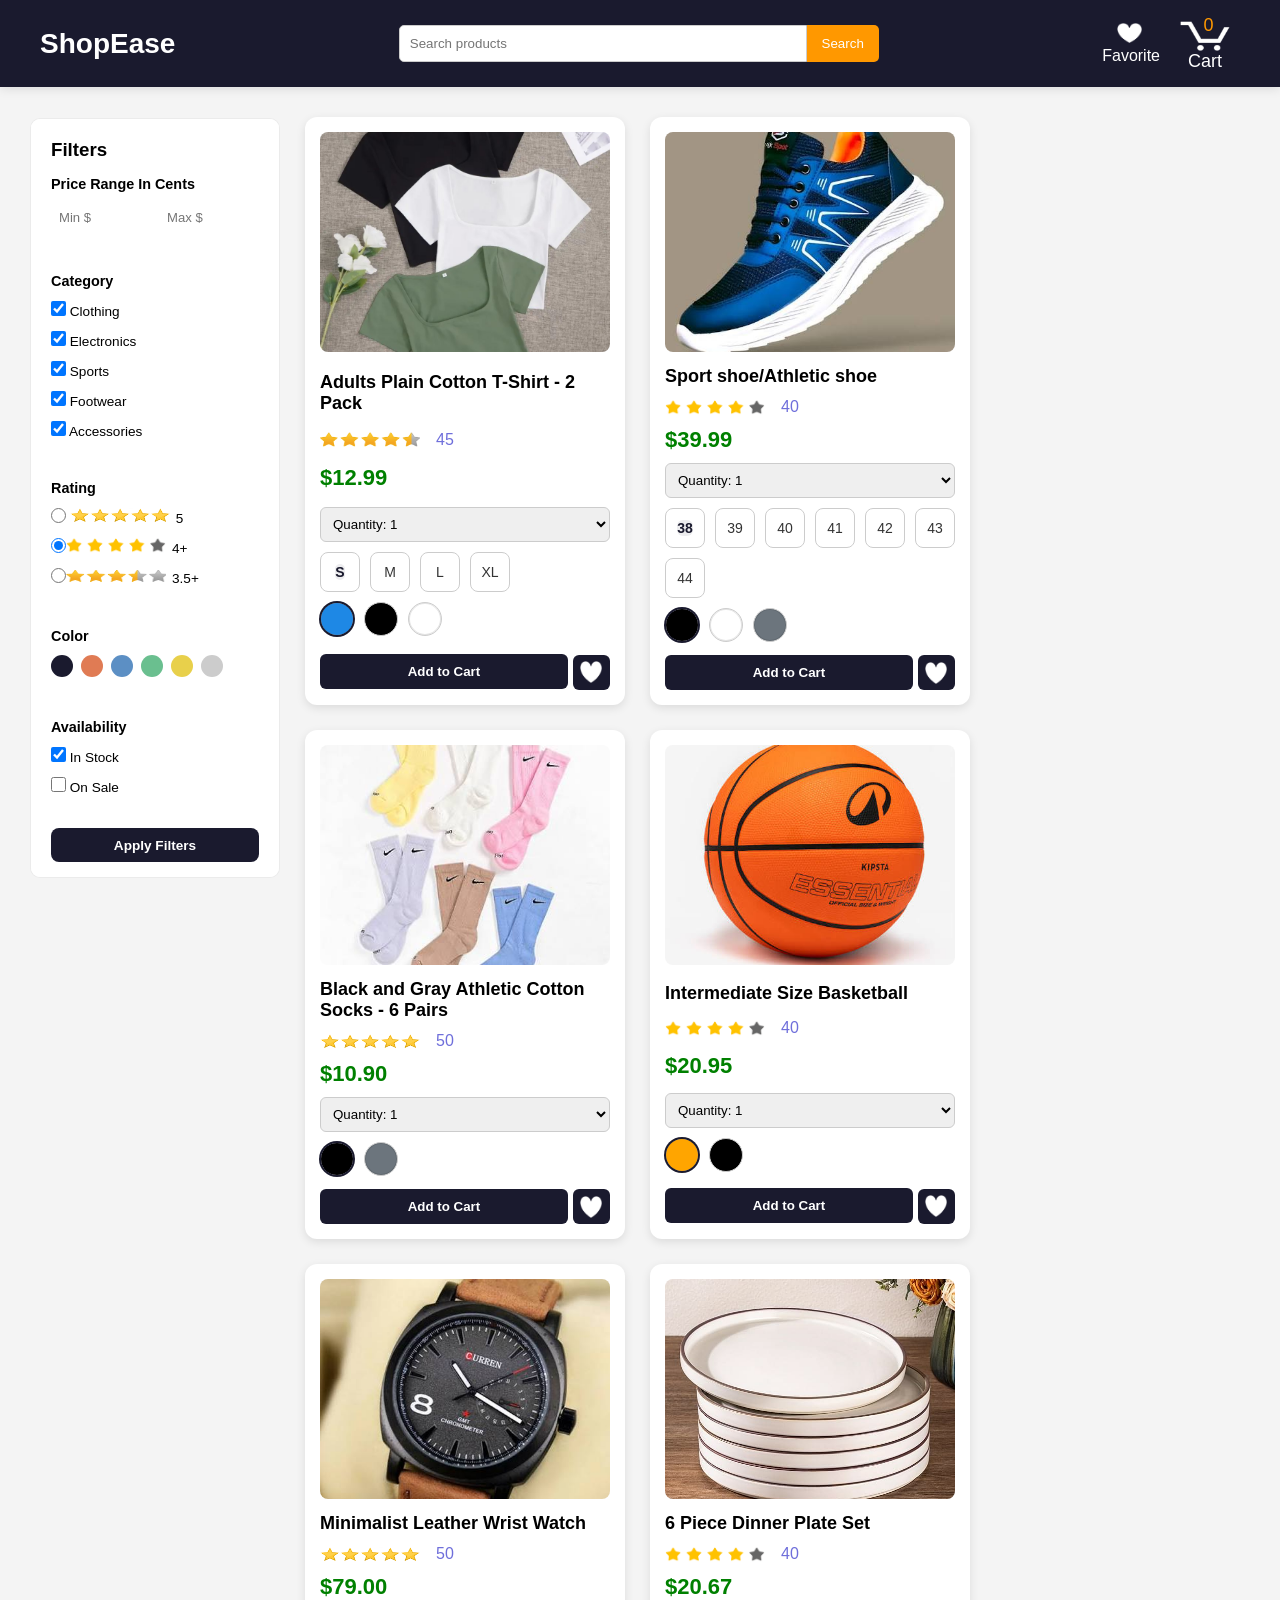
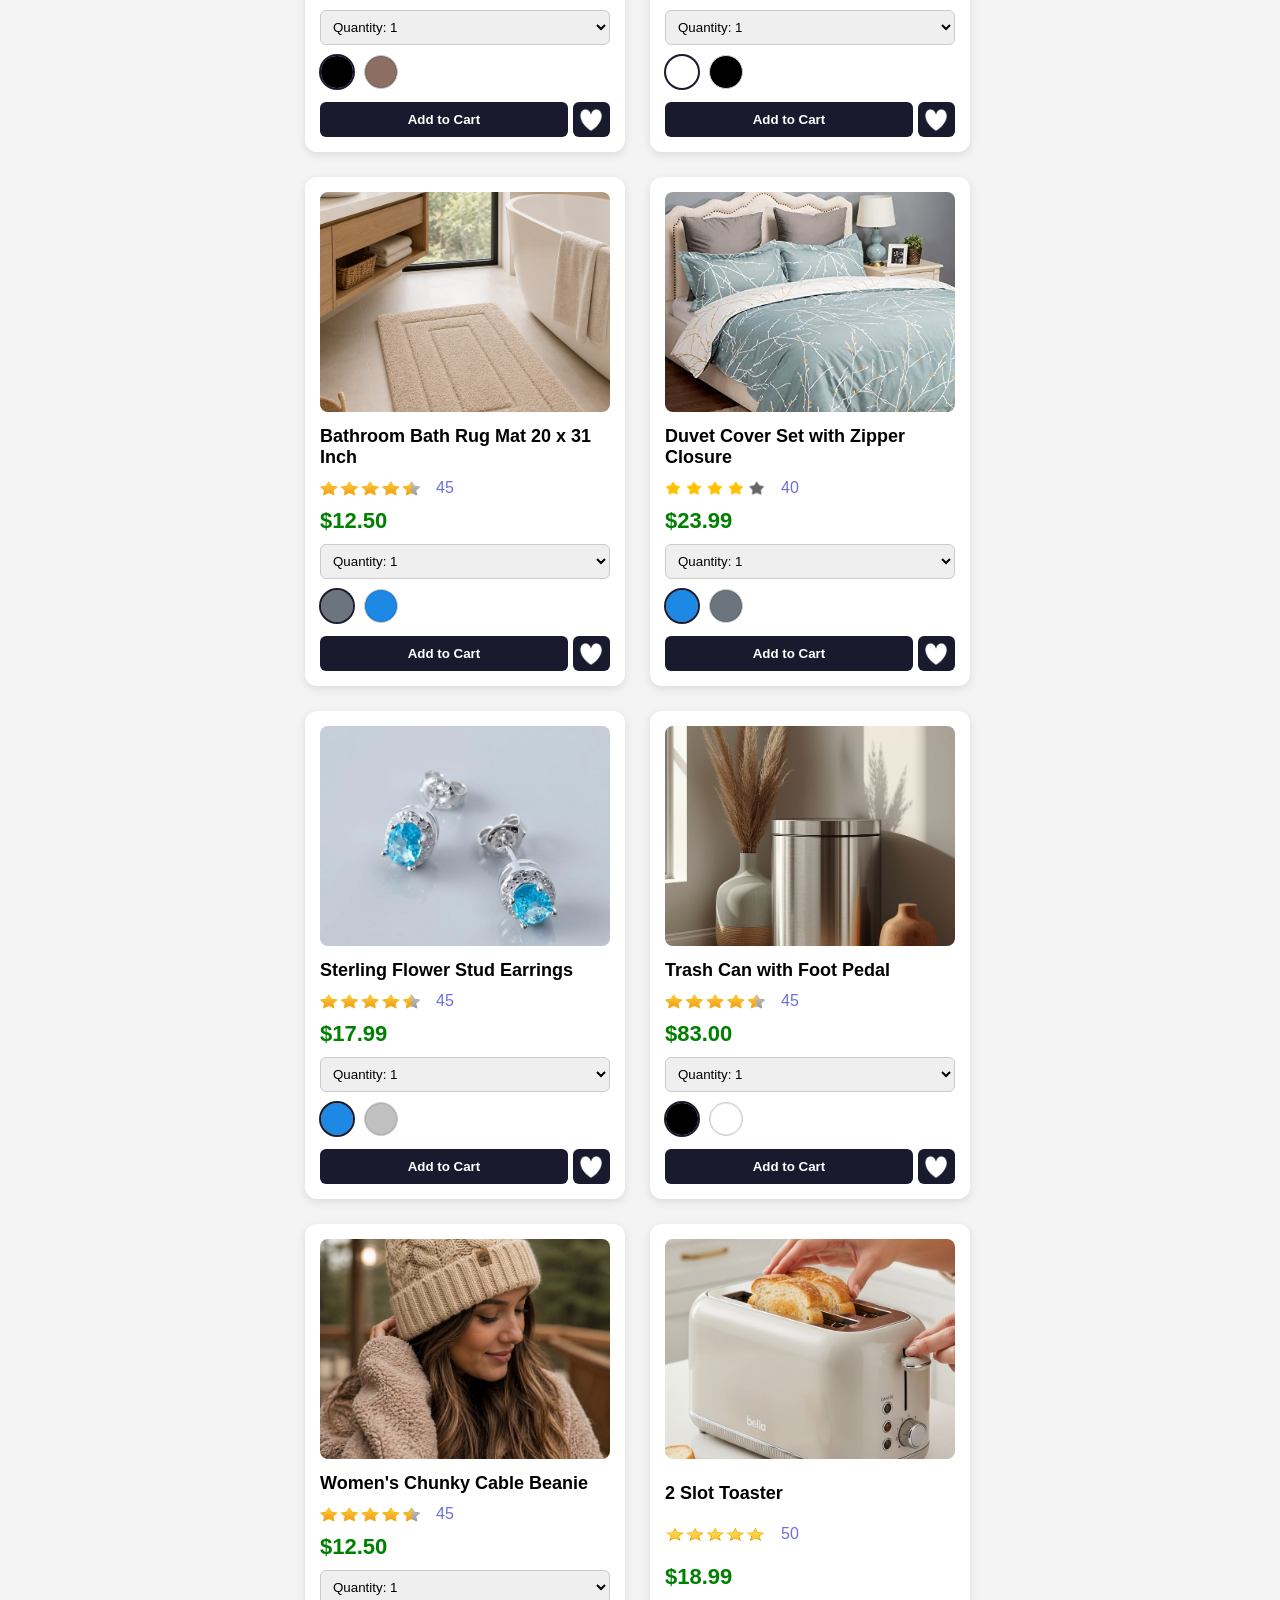
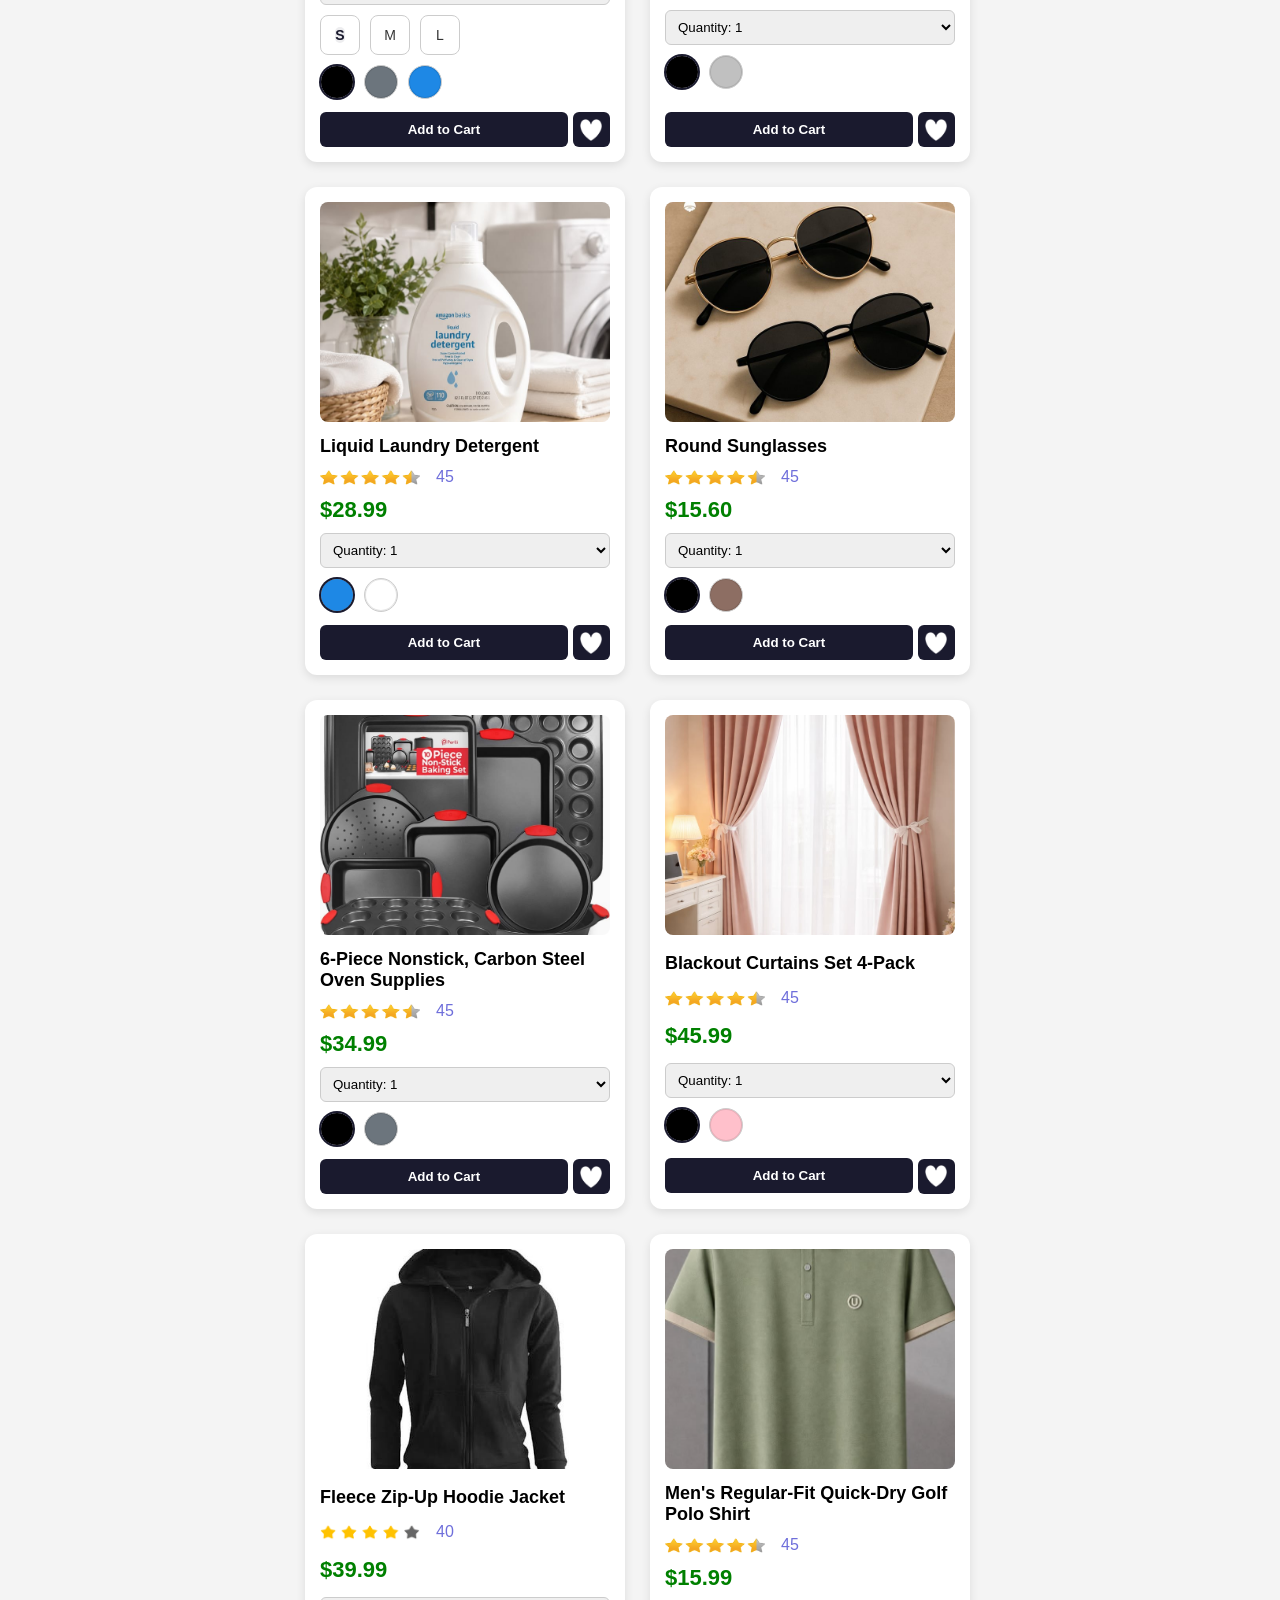
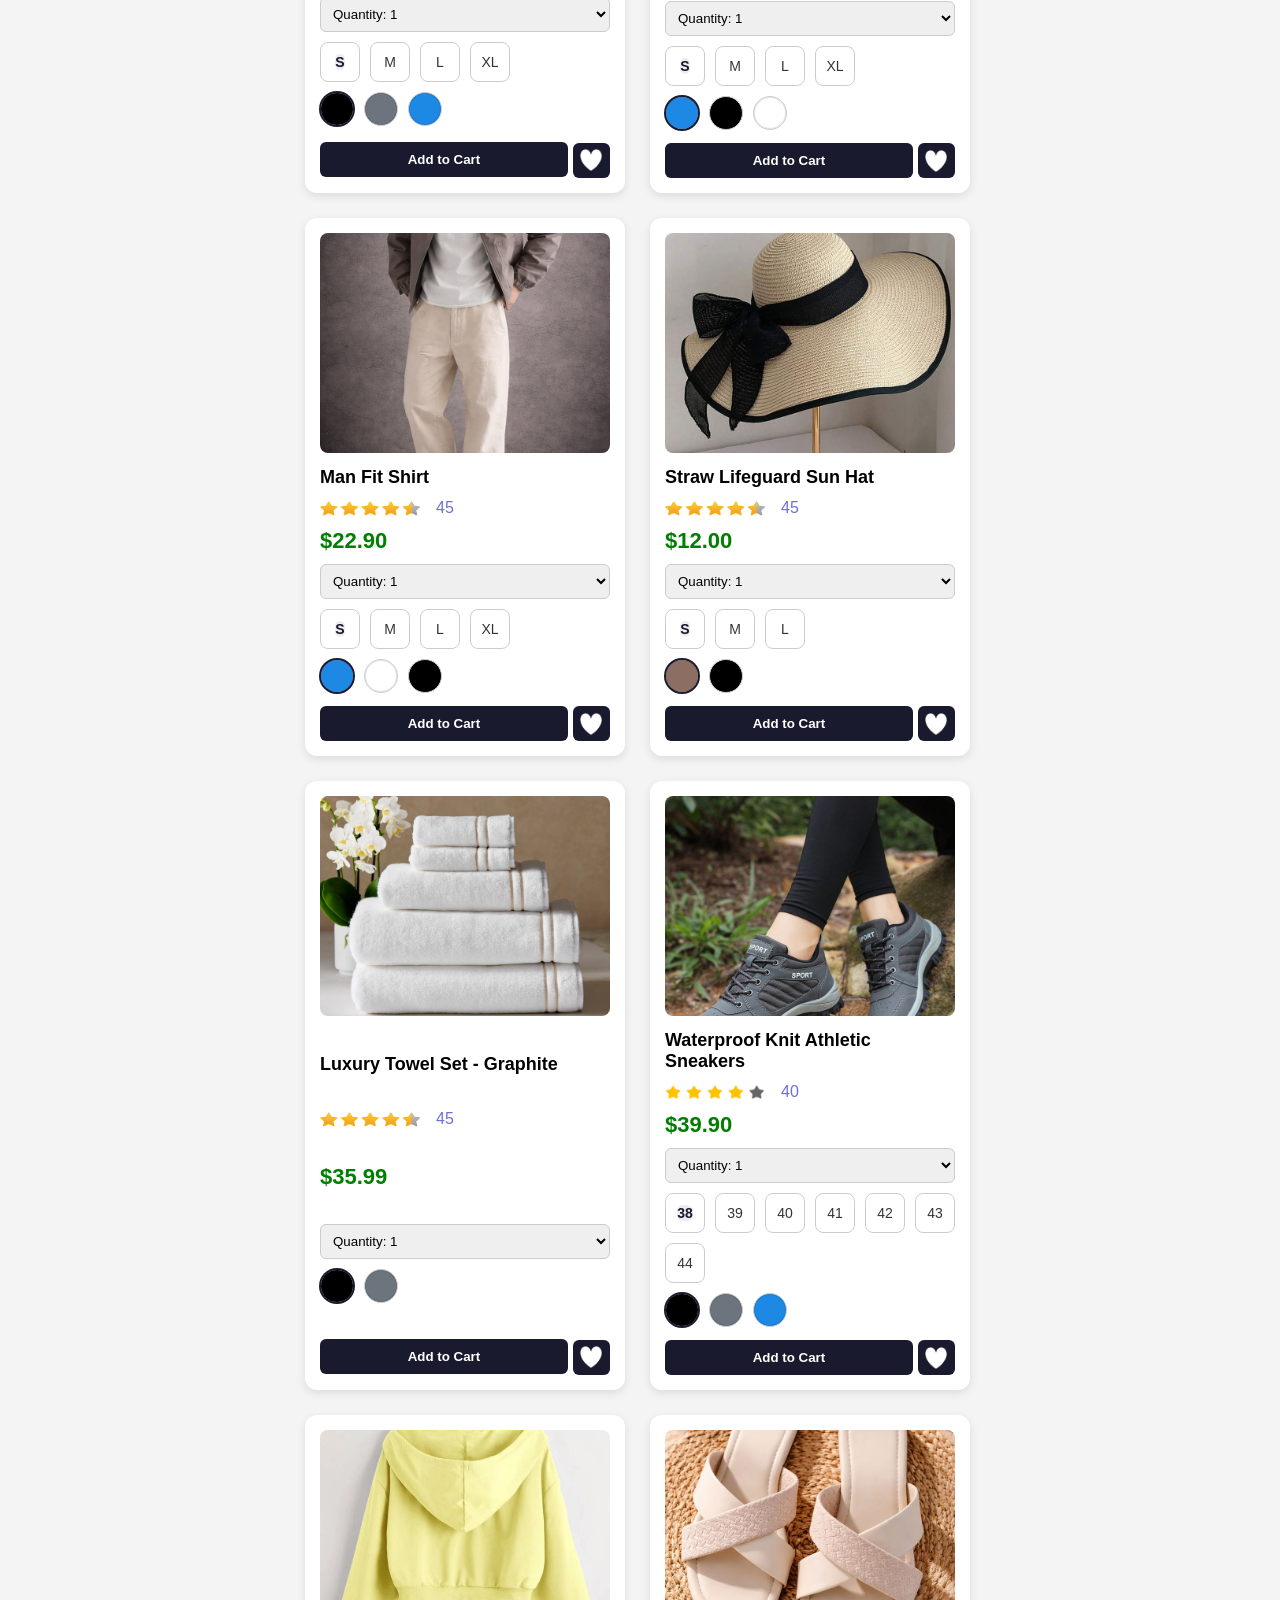
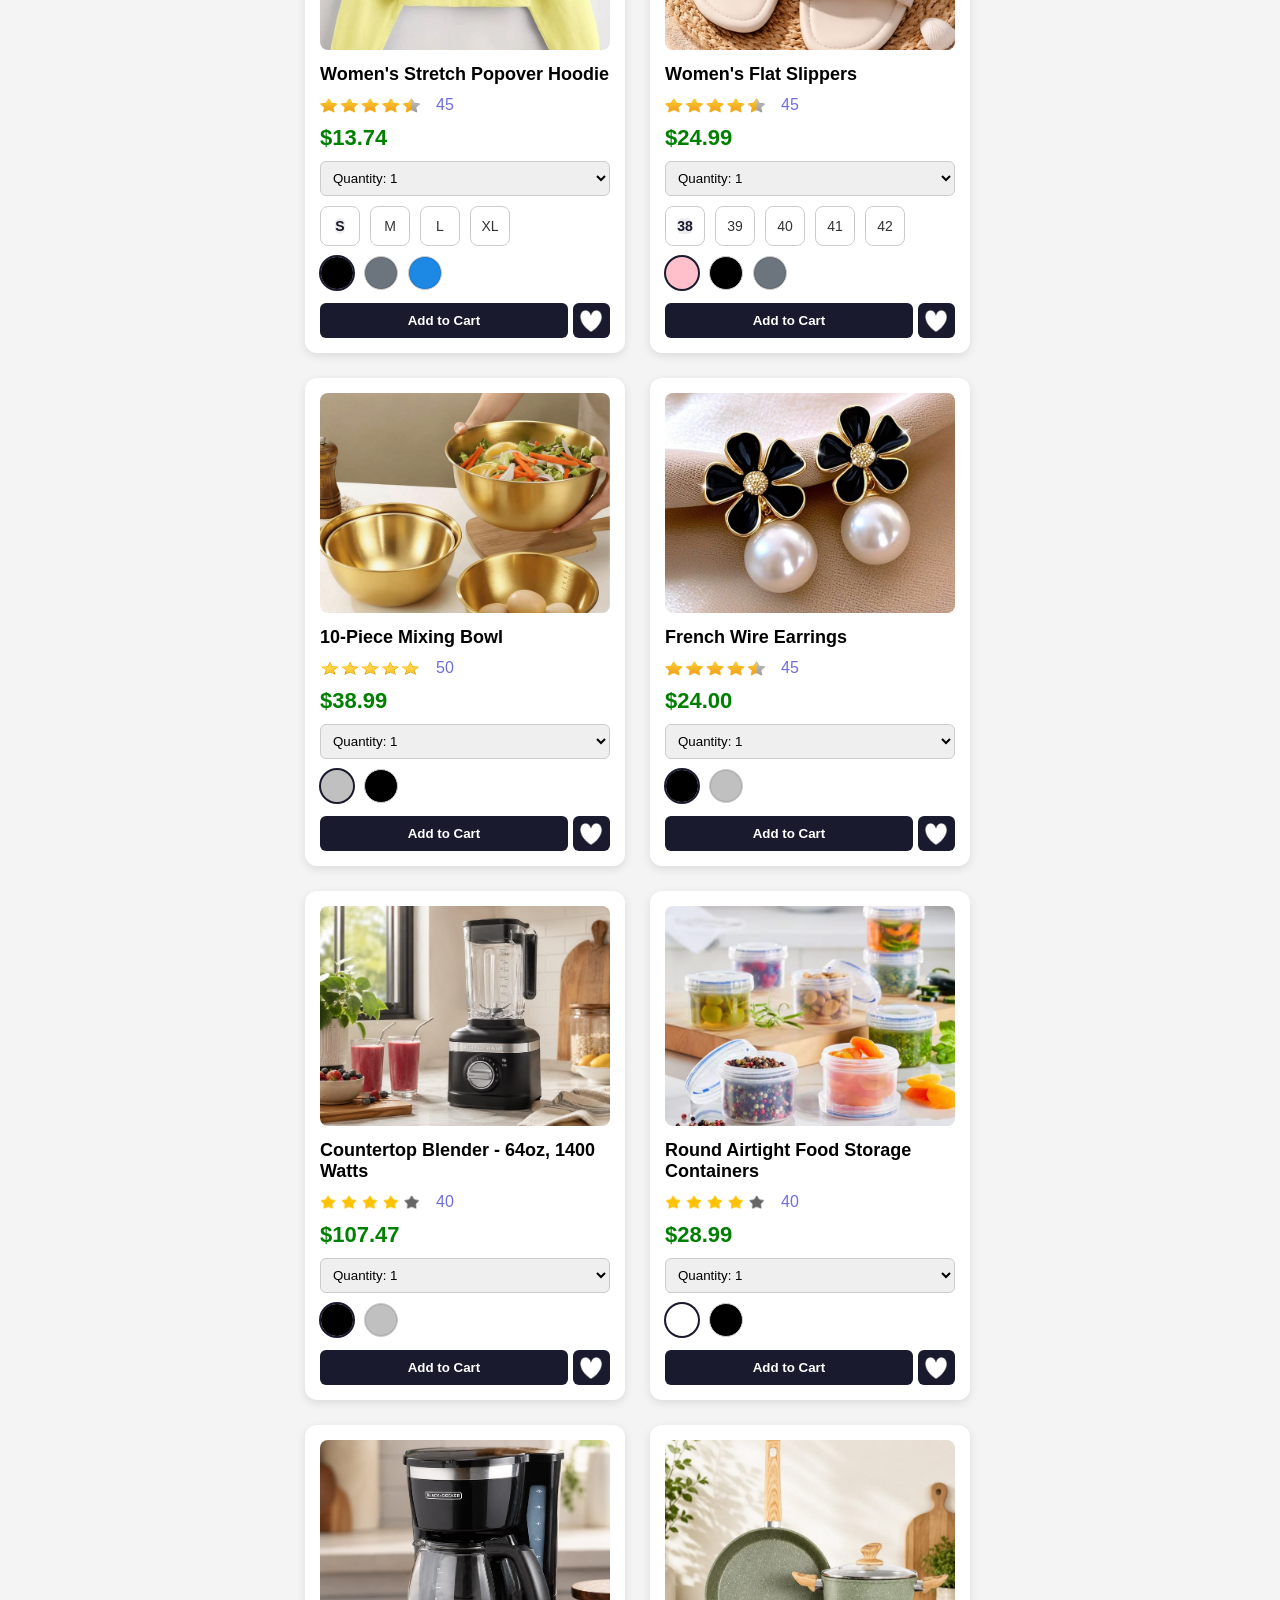
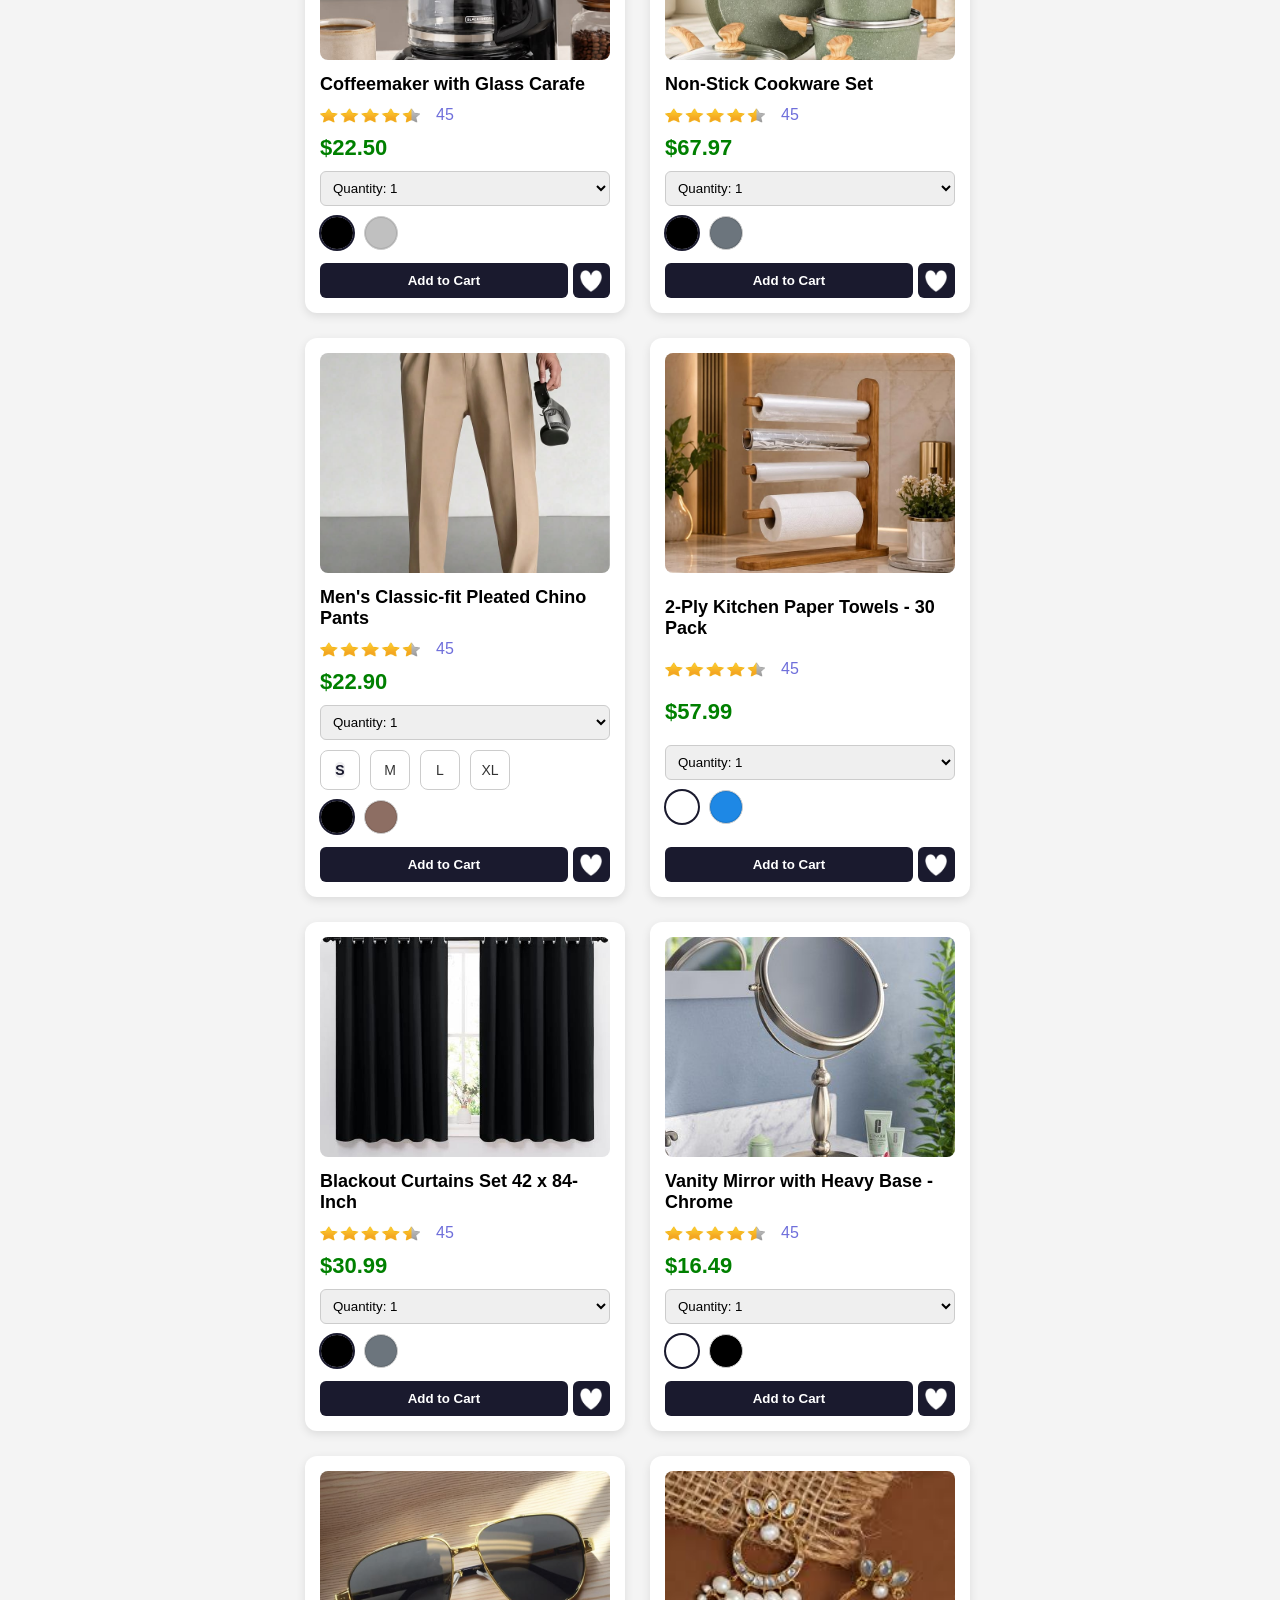
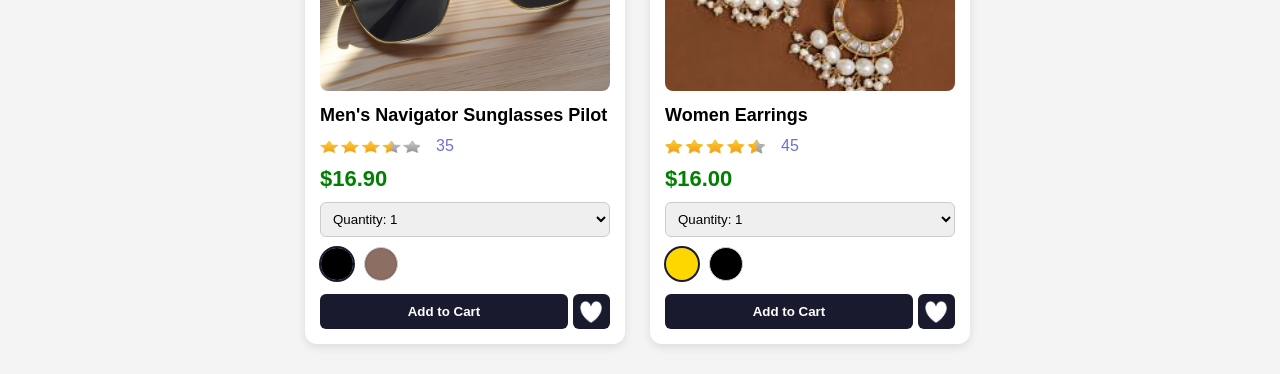
==== index.html @ 5436219d "Add files via upload" ====
<!DOCTYPE html>
<html lang="en">

<head>
    <meta charset="UTF-8">
    <meta name="viewport" content="width=device-width, initial-scale=1.0">
    <title>ShopEase</title>
    <link rel="stylesheet" href="style/ShopEase.css">
</head>

<body>

    <div class="navbar">
        <div class="logo">ShopEase</div>
        <div class="search-box">
            <input id="search-input" type="text" placeholder="Search products">
            <button id="search-btn">Search</button>
        </div>
        <div class="nav-actions">
            <a class="fav-link" href="fav-product.html" aria-label="Favorites">
                <img class="fav-icon" src="images/unfilled-heart.png" alt="Favorites">
                <div class="fav-text">Favorite</div>
            </a>
            <a class="cart" href="checkout.html">
                <div class="cart-quantity JS-cart-quantity">0</div>
                <img src="images/cart-icon.png" class="cart-image">
                <div class="cart-text">Cart</div>
            </a>
        </div>
    </div>

    <div class="container">
        <aside class="sidebar">
            <h3>Filters</h3>

            <div class="filter-section">
                <h4>Price Range In Cents</h4>
                <div class="price-range">
                    <input id="price-min" type="number" placeholder="Min $" min="0" />
                    <input id="price-max" type="number" placeholder="Max $" min="0" />
                </div>
            </div>

            <hr class="divider">

            <div class="filter-section">
                <h4>Category</h4>
                <label><input type="checkbox" data-category="clothing" checked> Clothing</label>
                <label><input type="checkbox" data-category="electronics" checked> Electronics</label>
                <label><input type="checkbox" data-category="sports" checked> Sports</label>
                <label><input type="checkbox" data-category="footwear" checked> Footwear</label>
                <label><input type="checkbox" data-category="accessories" checked> Accessories</label>
            </div>

            <hr class="divider">

            <div class="filter-section">
                <h4>Rating</h4>
                <label><input type="radio" name="rating" value="5"> <img class="product-rating-star"
                        src="images/ratings/rating-5.png">5</label>
                <label><input type="radio" name="rating" value="4" checked><img class="product-rating-star"
                        src="images/ratings/rating-4.png">4+</label>
                <label><input type="radio" name="rating" value="3.5"><img class="product-rating-star"
                        src="images/ratings/rating-3.5.png">3.5+</label>
            </div>

            <hr class="divider">

            <div class="filter-section">
                <h4>Color</h4>
                <div class="color-dots">
                    <div class="color-dot" data-color="black" style="background:#1a1a2e;"></div>
                    <div class="color-dot" data-color="orange" style="background:#e07b54;"></div>
                    <div class="color-dot" data-color="blue" style="background:#5c8fc4;"></div>
                    <div class="color-dot" data-color="green" style="background:#6abf8f;"></div>
                    <div class="color-dot" data-color="yellow" style="background:#e8d04b;"></div>
                    <div class="color-dot" data-color="gray" style="background:#ccc;"></div>
                </div>
            </div>

            <hr class="divider">

            <div class="filter-section">
                <h4>Availability</h4>
                <label><input type="checkbox" data-availability="in-stock" checked> In Stock</label>
                <label><input type="checkbox" data-availability="on-sale"> On Sale</label>
            </div>

            <button class="apply-btn" id="apply-filters">Apply Filters</button>
        </aside>

        <div class="products JS-products"></div>
    </div>
    <script type="module" src="scripts/data/ShopEase.js"></script>
</body>

</html>
---- style/ShopEase.css ----
* {
    margin: 0;
    padding: 0;
    box-sizing: border-box;
    font-family: Arial, sans-serif;
}

body {
    background: #f4f4f4;
}

/* Navbar */

.navbar {
    background: #1a1a2e;
    padding: 15px 40px;
    display: flex;
    justify-content: space-between;
    align-items: center;
    box-shadow: 0 2px 10px rgba(0, 0, 0, 0.1);
    position: sticky;
    top: 0;
    z-index: 30;
}

.nav-actions {
    display: flex;
    align-items: center;
    gap: 10px;
}

.logo {
    font-size: 28px;
    font-weight: bold;
    color: White;
}

.search-box {
    display: flex;
    width: 40%;
}

.search-box input {
    flex: 1;
    padding: 10px;
    border: 1px solid #ccc;
    border-radius: 5px 0 0 5px;
}

.search-box button {
    padding: 10px 15px;
    border: none;
    background: #ff9800;
    color: white;
    border-radius: 0 5px 5px 0;
    cursor: pointer;
}

.cart {
    text-decoration: none;
    color: white;
    font-size: 18px;
    cursor: pointer;
    display: flex;
    flex-direction: column;
    align-items: center;
    justify-content: center;
    gap: 0px;
    min-width: 70px;
    text-align: center;
}

.fav-link {
    text-decoration: none;
}

.add-to-fav-icon {
    width: 25px;
    height: 20px;
}

.fav-icon {
    margin-left: 15px;
    width: 25px;
    height: 20px;
}

.fav-text {
    color: white
}

.cart-quantity {
    margin-left: 7px;
    margin-bottom: -15px;
    color: #ff9800;
}

.cart-image {
    background: transparent;
    width: 50px;
    height: 30px;
}

/*Side Bar*/

.sidebar {
    width: 230px;
    flex-shrink: 0;
    background: var(--white);
    border-radius: 14px;
    padding: 1.5rem;
    border: 1px solid var(--border);
}

.filter-section {
    margin-bottom: 1.6rem;
}

.filter-section h4 {
    font-size: 0.9rem;
    font-weight: 600;
    margin-bottom: 0.7rem;
    color: var(--dark);
}

.filter-section label {
    display: flex;
    align-items: center;
    gap: 0.5rem;
    font-size: 0.85rem;
    color: var(--text);
    margin-bottom: 0.45rem;
    cursor: pointer;
}

.filter-section input[type="checkbox"] {
    accent-color: var(--accent);
    width: 15px;
    height: 15px;
}

.filter-section input[type="radio"] {
    accent-color: var(--accent);
    width: 15px;
    height: 15px;
}

.price-range {
    display: flex;
    gap: 0.5rem;
}

.price-range input[type="number"] {
    width: 100%;
    padding: 0.4rem 0.5rem;
    border: 1px solid var(--border);
    border-radius: 7px;
    font-size: 0.82rem;
    font-family: 'Inter', sans-serif;
    outline: none;
}

.price-range input[type="number"]:focus {
    border-color: var(--accent);
}

.color-dots {
    display: flex;
    gap: 0.5rem;
    flex-wrap: wrap;
}

.color-dot {
    width: 22px;
    height: 22px;
    border-radius: 50%;
    border: 2px solid transparent;
    cursor: pointer;
}

.color-dot:hover {
    border-color: var(--dark);
}

.apply-btn {
    background-color: #1a1a2e;
    width: 100%;
    padding: 0.6rem;
    color: white;
    border: none;
    border-radius: 8px;
    font-size: 0.85rem;
    font-weight: 600;
    cursor: pointer;
    font-family: 'Inter', sans-serif;
    margin-top: 0.5rem;
}

.divider {
    border: none;
    border-top: 1px solid var(--border);
    margin: 1rem 0;
}

/* Main Layout */

.container {
    display: flex;
    padding: 30px;
    gap: 25px;
    align-items: flex-start;
}

.sidebar {
    position: sticky;
    top: 118px;
    width: 250px;
    max-height: calc(100vh - 140px);
    background: white;
    padding: 20px;
    border-radius: 10px;
    overflow-y: auto;
    border: 1px solid rgba(0, 0, 0, 0.08);
}

.sidebar::-webkit-scrollbar {
    width: 8px;
}

.sidebar::-webkit-scrollbar-thumb {
    background: rgba(26, 26, 46, 0.25);
    border-radius: 999px;
}

.sidebar h3 {
    margin-bottom: 15px;
}

.sidebar label {
    display: block;
    margin-top: 12px;
    margin-bottom: 5px;
}

.sidebar select {
    width: 100%;
    padding: 8px;
}

.color-dot.selected {
    border-color: #1a1a2e;
}

.color-dot.selected::after {
    content: '✓';
    color: white;
    font-size: 0.8rem;
    display: inline-flex;
    align-items: center;
    justify-content: center;
    position: absolute;
    width: 100%;
    height: 100%;
    top: 0;
    left: 0;
}

.color-dot {
    position: relative;
}


/* Products */

.products {
    flex: 1;
    display: flex;
    flex-wrap: wrap;
    gap: 25px;
}

.no-products {
    width: 100%;
    padding: 24px;
    text-align: center;
    background: white;
    border-radius: 10px;
    color: #555;
    font-size: 1rem;
}

.card {
    background: white;
    width: 320px;
    border-radius: 12px;
    padding: 15px;
    box-shadow: 0 3px 10px rgba(0, 0, 0, 0.1);
    display: flex;
    flex-direction: column;
    justify-content: space-between;
    min-height: 480px;
}

.product-images {
    width: 100%;
    height: 220px;
    object-fit: cover;
    border-radius: 8px;
}

.product-name {
    margin-top: 10px;
    font-size: 18px;
    font-weight: bold;
}

.stars {
    display: flex;
    align-items: center;
    color: orange;
    margin: 8px 0;
}

.product-rating-star {
    width: 100px;
    height: 15px;
    margin-right: 6px;
}

.product-rating-count {
    margin: 3px 10px;
    cursor: pointer;
    color: rgb(111, 111, 219);
}

.price {
    color: green;
    font-size: 22px;
    font-weight: bold;
    margin-bottom: 10px;
}

.options {
    display: flex;
    flex-direction: column;
    gap: 10px;
}

.options select {
    padding: 8px;
    border-radius: 6px;
    border: 1px solid #ccc;
}

.card-actions {
    display: flex;
    align-items: center;
    gap: 5px;
    margin-top: 0;
}

.product-fav-button {
    width: 44px;
    height: 35px;
    margin-top: 13px;
    border: none;
    background: #1a1a2e;
    padding: 0;
    display: inline-flex;
    align-items: center;
    justify-content: center;
    cursor: pointer;
    border-radius: 6px;
}

.product-fav-button img {
    width: 22px;
    height: 22px;
    display: block;
}

.size-picker,
.color-picker {
    display: flex;
    gap: 10px;
    flex-wrap: wrap;
}

.size-label,
.color-label {
    position: relative;
    display: inline-flex;
    align-items: center;
    justify-content: center;
    width: 40px;
    height: 40px;
    border: 1px solid #ccc;
    border-radius: 8px;
    cursor: pointer;
    transition: transform 0.2s ease, border-color 0.2s ease;
}

.size-label span {
    font-size: 14px;
    color: #333;
}

.color-label {
    width: 34px;
    height: 34px;
    border-radius: 50%;
    padding: 0;
}

.size-label input,
.color-label input {
    position: absolute;
    opacity: 0;
    pointer-events: none;
}

.size-label input:checked+span {
    color: #1a1a2e;
    font-weight: 700;
    background: rgba(26, 26, 46, 0.08);
    border-radius: 6px;
}

.color-label .color-indicator {
    width: 100%;
    height: 100%;
    border-radius: 50%;
    display: block;
    box-shadow: inset 0 0 0 1px rgba(0, 0, 0, 0.1);
}

.color-label input:checked+.color-indicator {
    box-shadow: 0 0 0 2px #1a1a2e;
}

.size-label:hover,
.color-label:hover {
    transform: scale(1.05);
    border-color: #1a1a2e;
}

.add-btn {
    width: 100%;
    margin-top: 12px;
    padding: 10px;
    border: none;
    background: #1a1a2e;
    color: white;
    border-radius: 6px;
    cursor: pointer;
    font-weight: bold;
}

.add-btn:hover {
    background: #e68900;
}
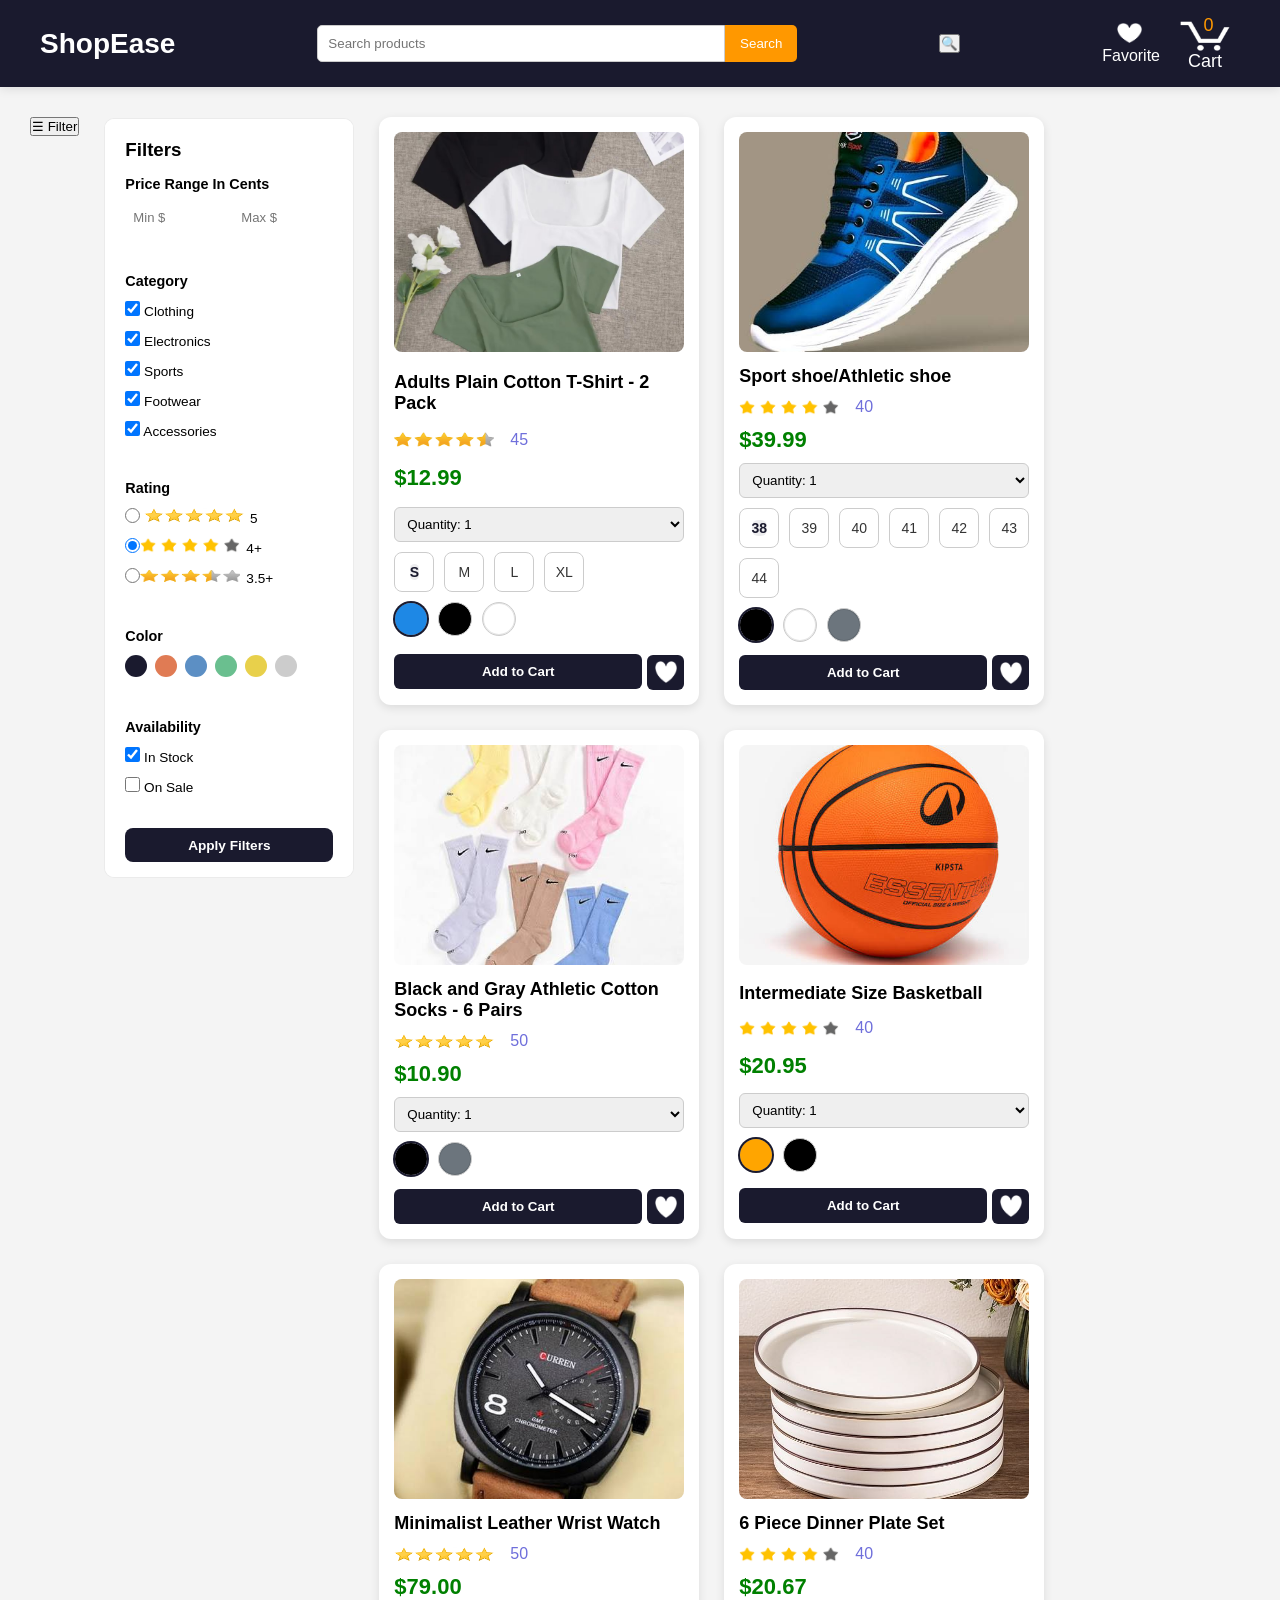
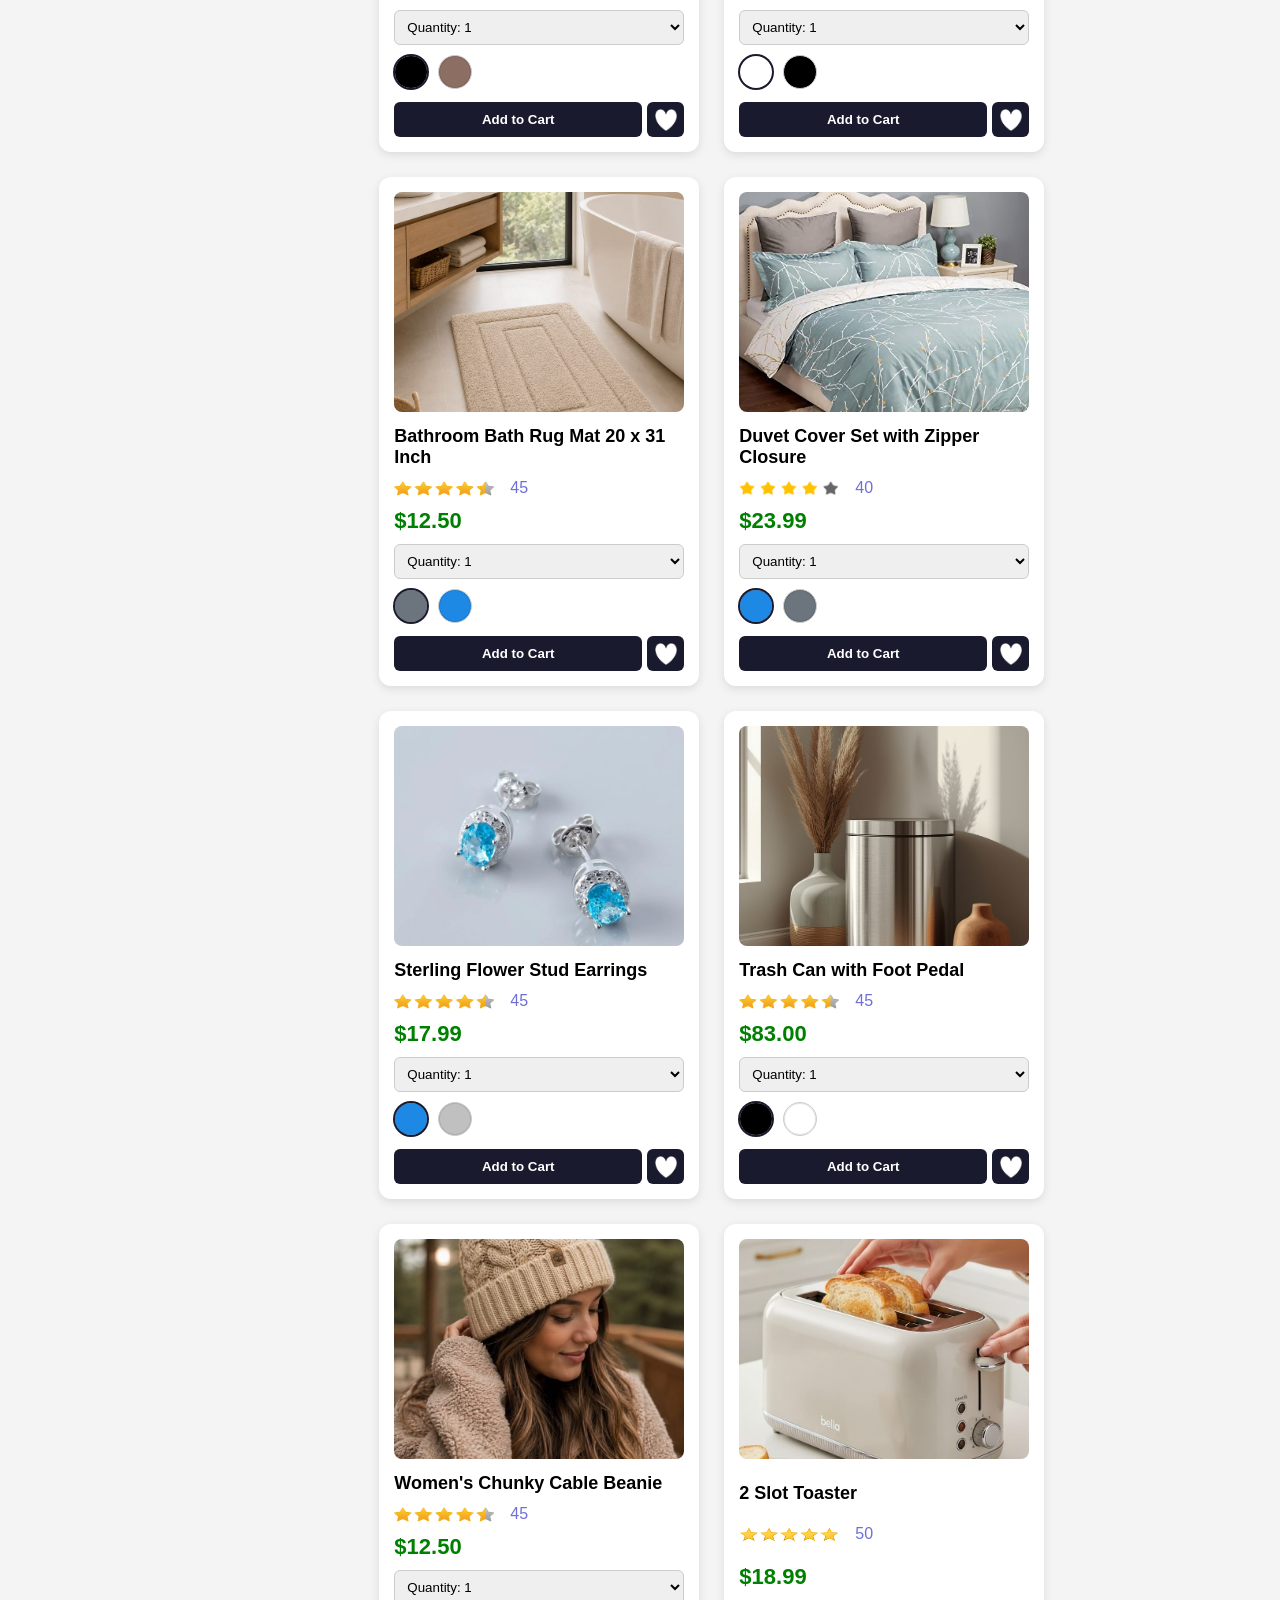
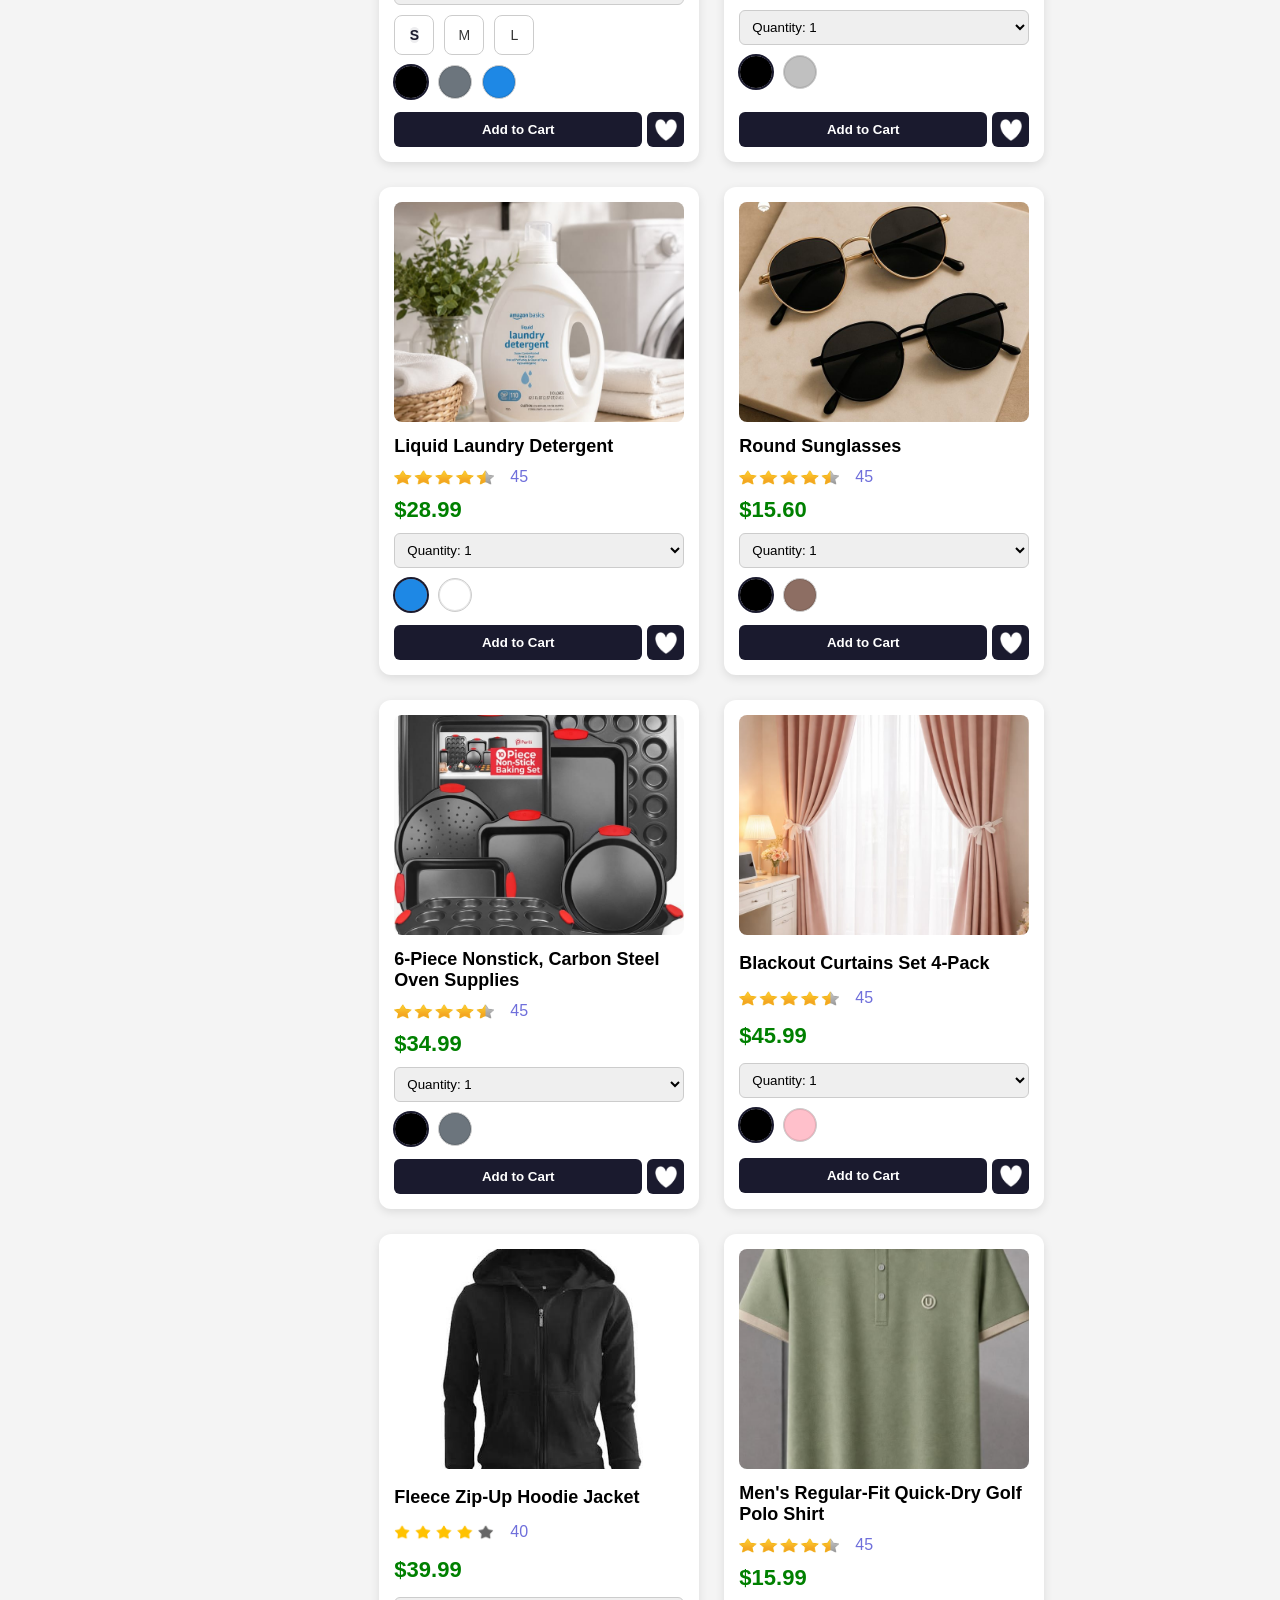
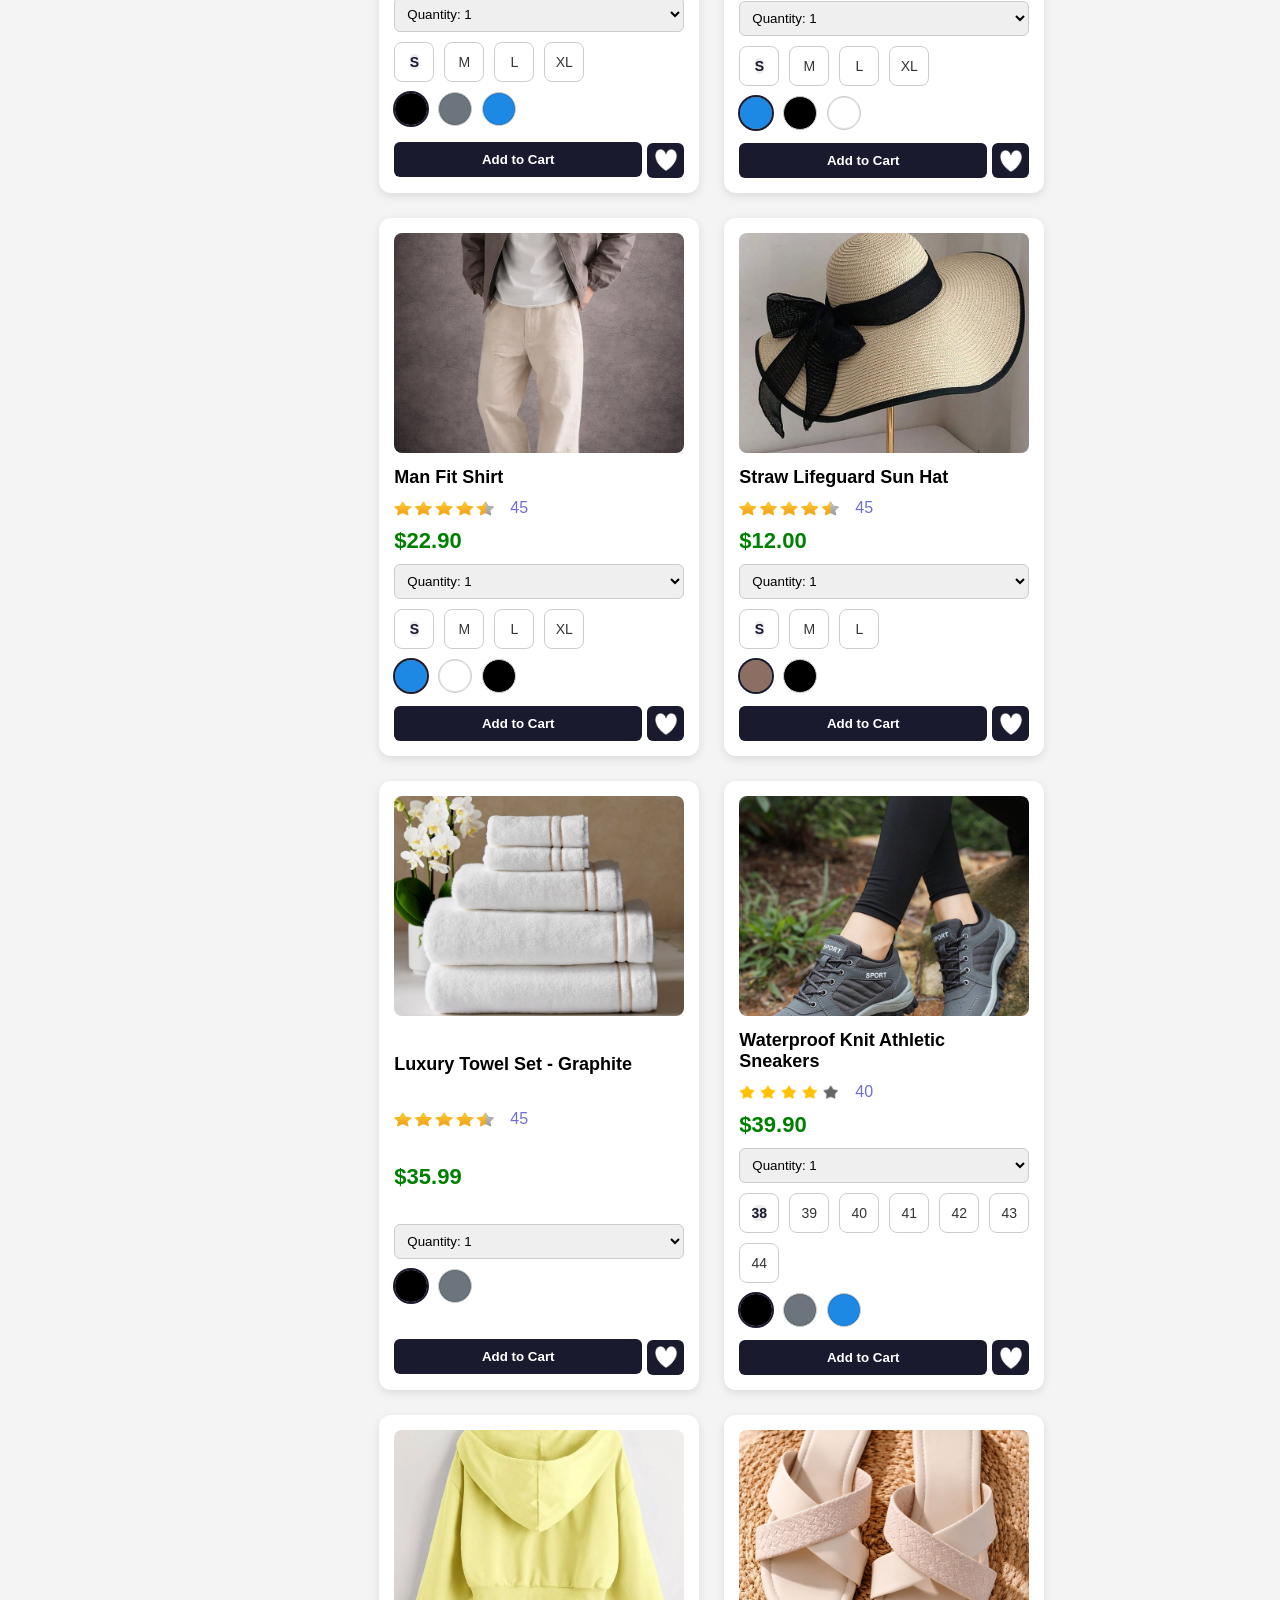
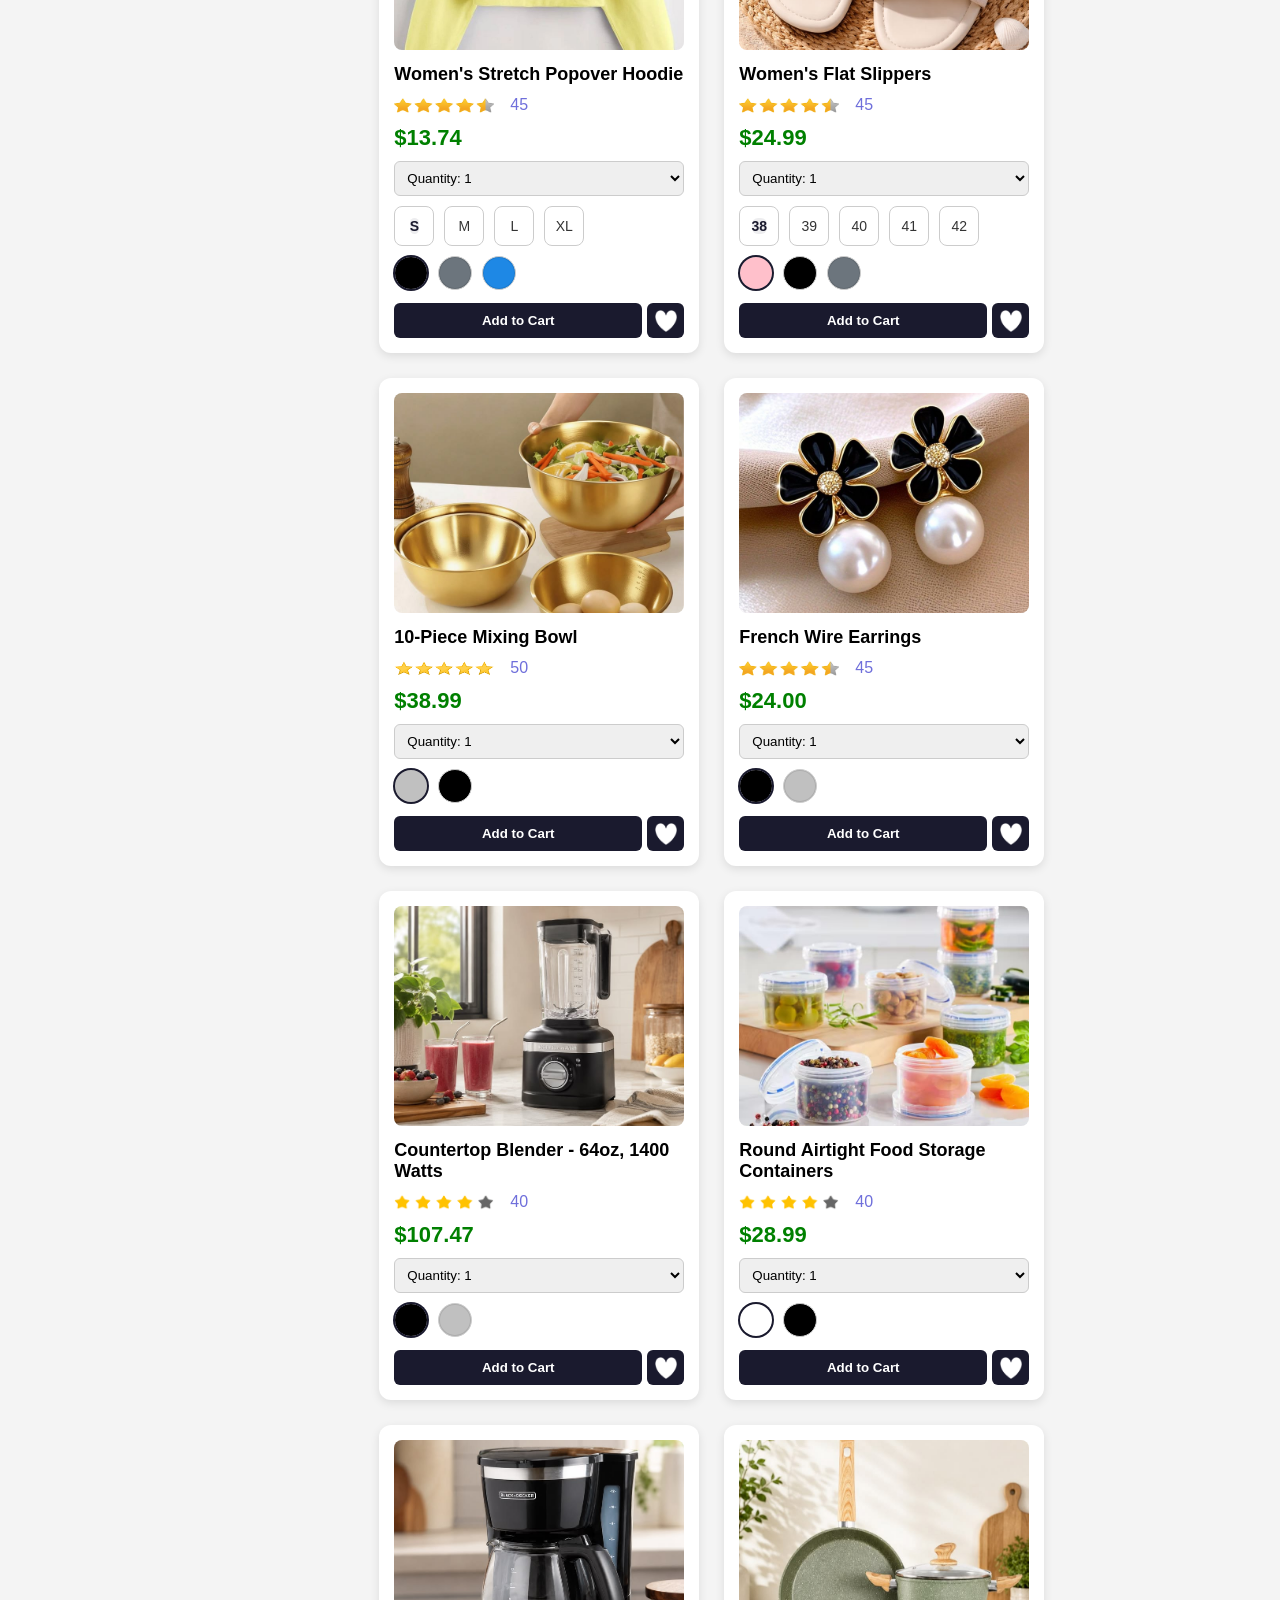
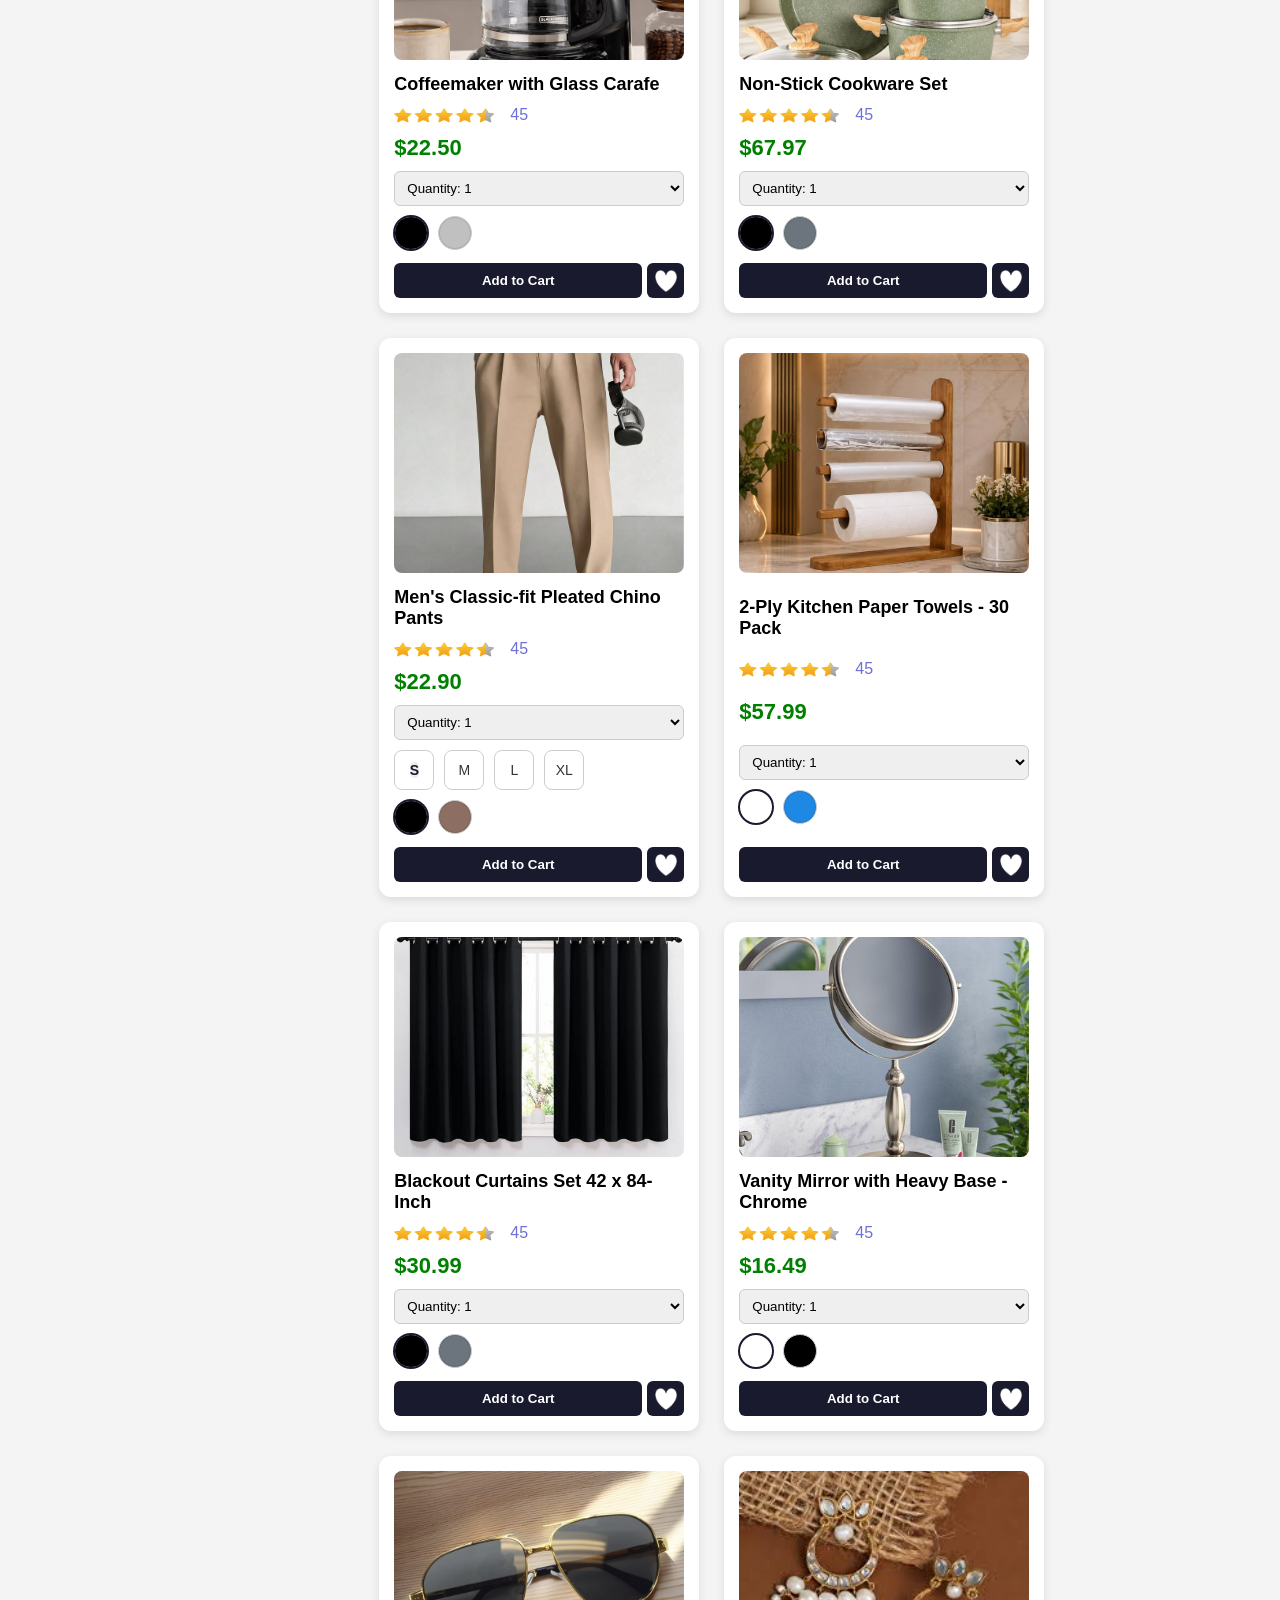
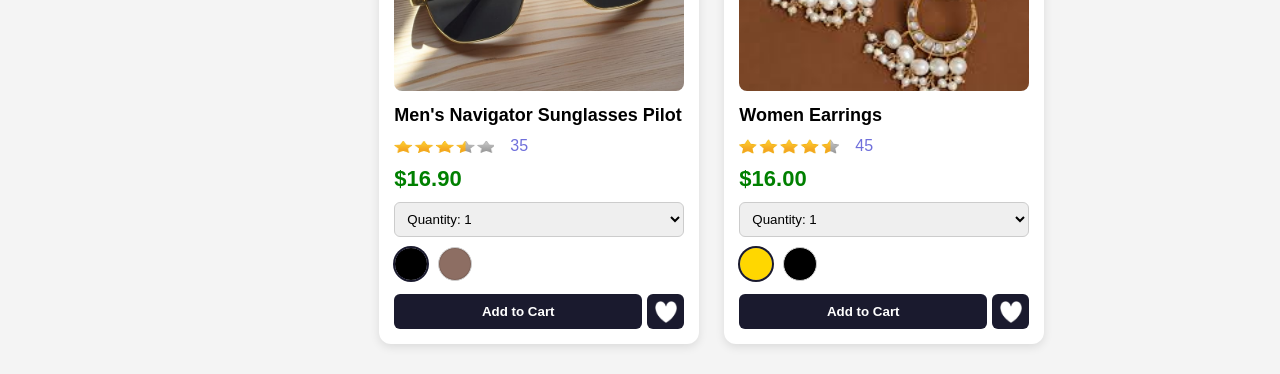
==== commit a5b19551: "Update index.html" ====
--- a/index.html
+++ b/index.html
@@ -16,6 +16,10 @@
             <input id="search-input" type="text" placeholder="Search products">
             <button id="search-btn">Search</button>
         </div>
+
+        <button id="mobile-search-toggle">
+            🔍
+        </button>
         <div class="nav-actions">
             <a class="fav-link" href="fav-product.html" aria-label="Favorites">
                 <img class="fav-icon" src="images/unfilled-heart.png" alt="Favorites">
@@ -30,6 +34,8 @@
     </div>
 
     <div class="container">
+        <button class="filter-toggle" id="filter-toggle">☰ Filter</button>
+
         <aside class="sidebar">
             <h3>Filters</h3>
 
@@ -94,4 +100,4 @@
     <script type="module" src="scripts/data/ShopEase.js"></script>
 </body>
 
-</html>+</html>
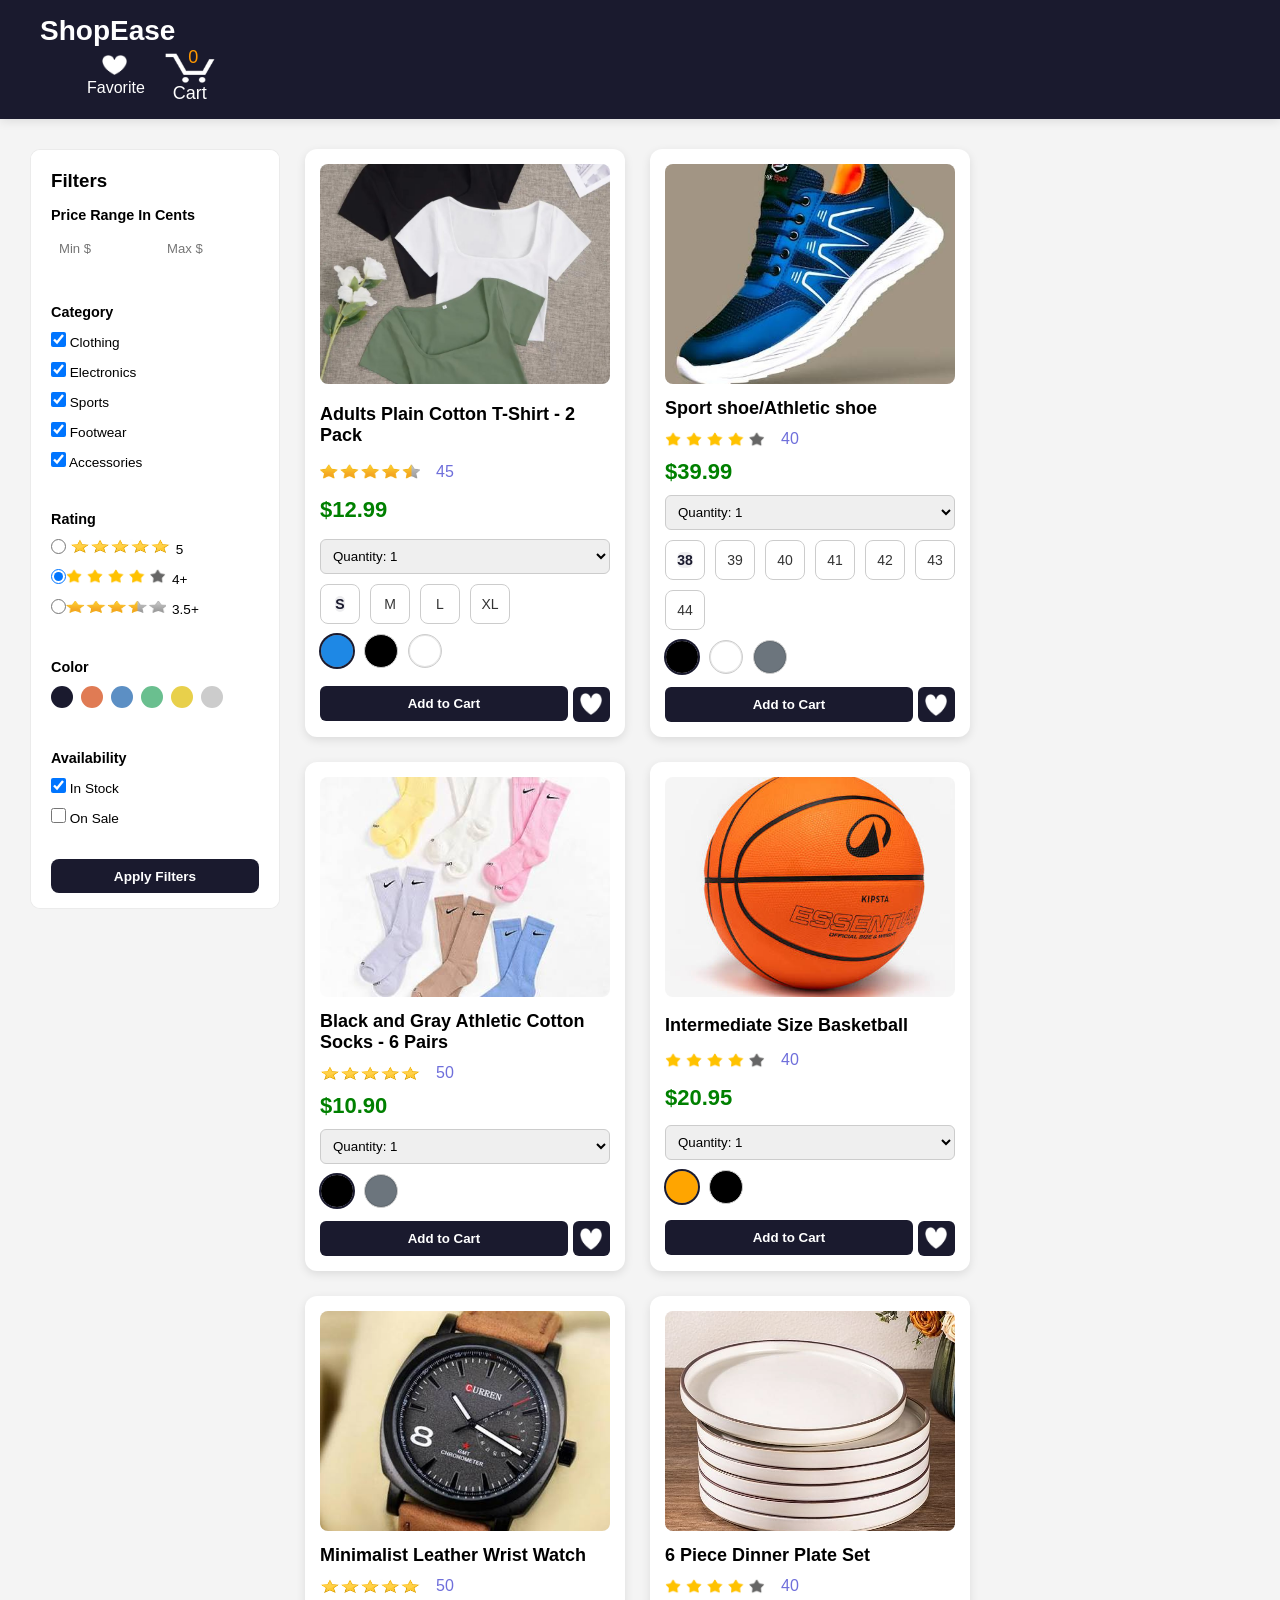
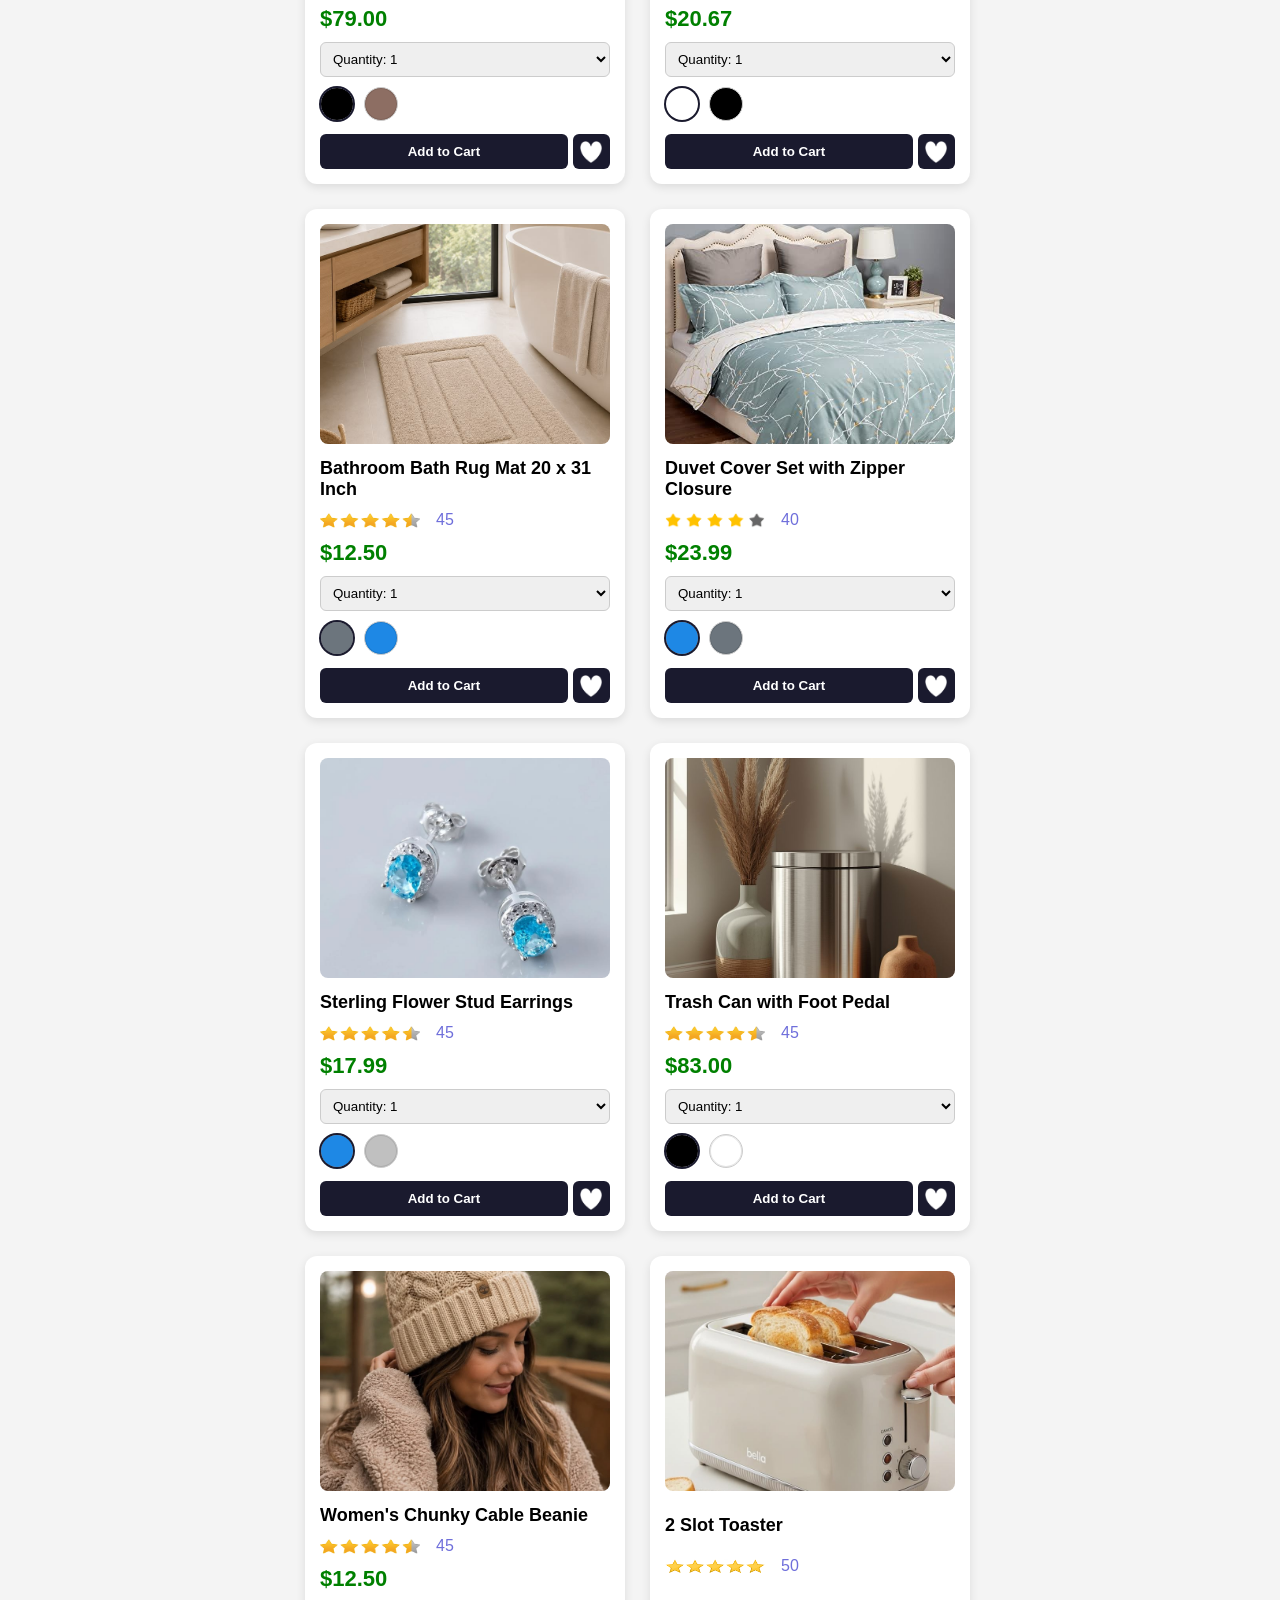
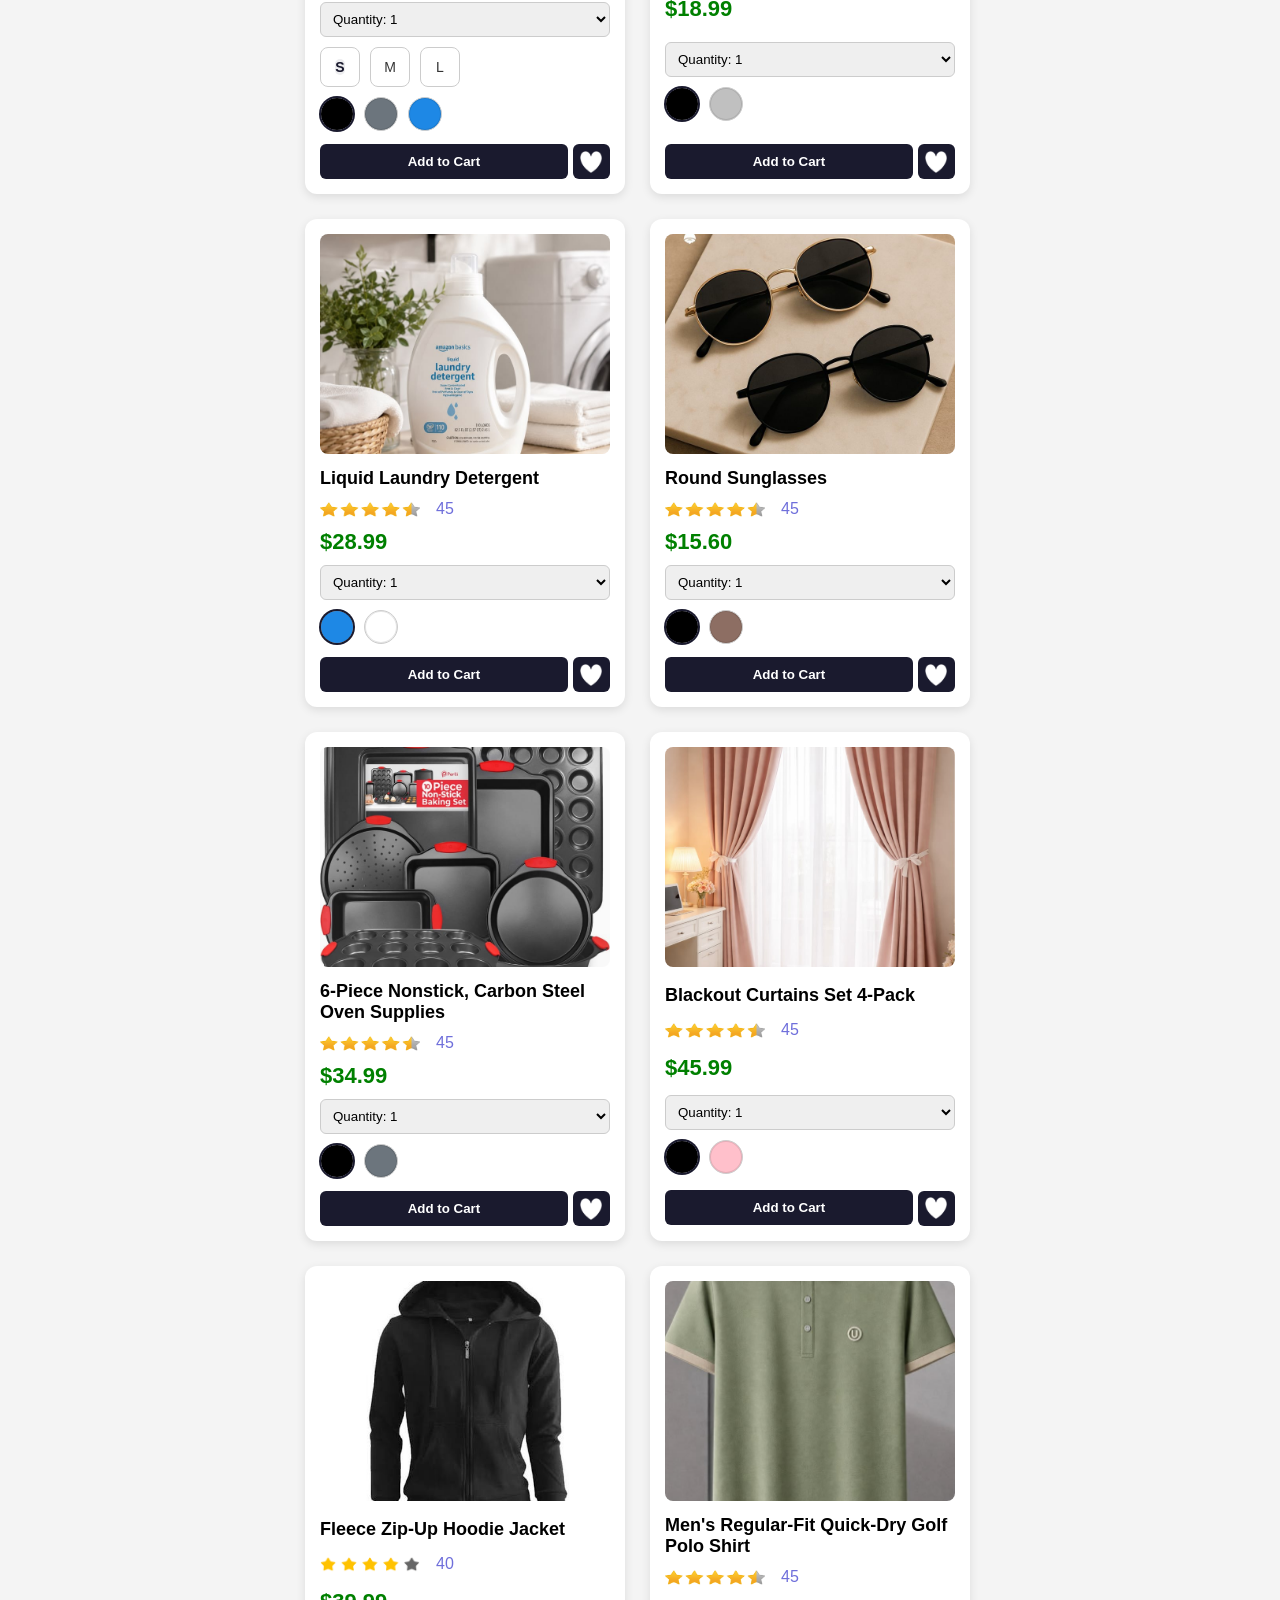
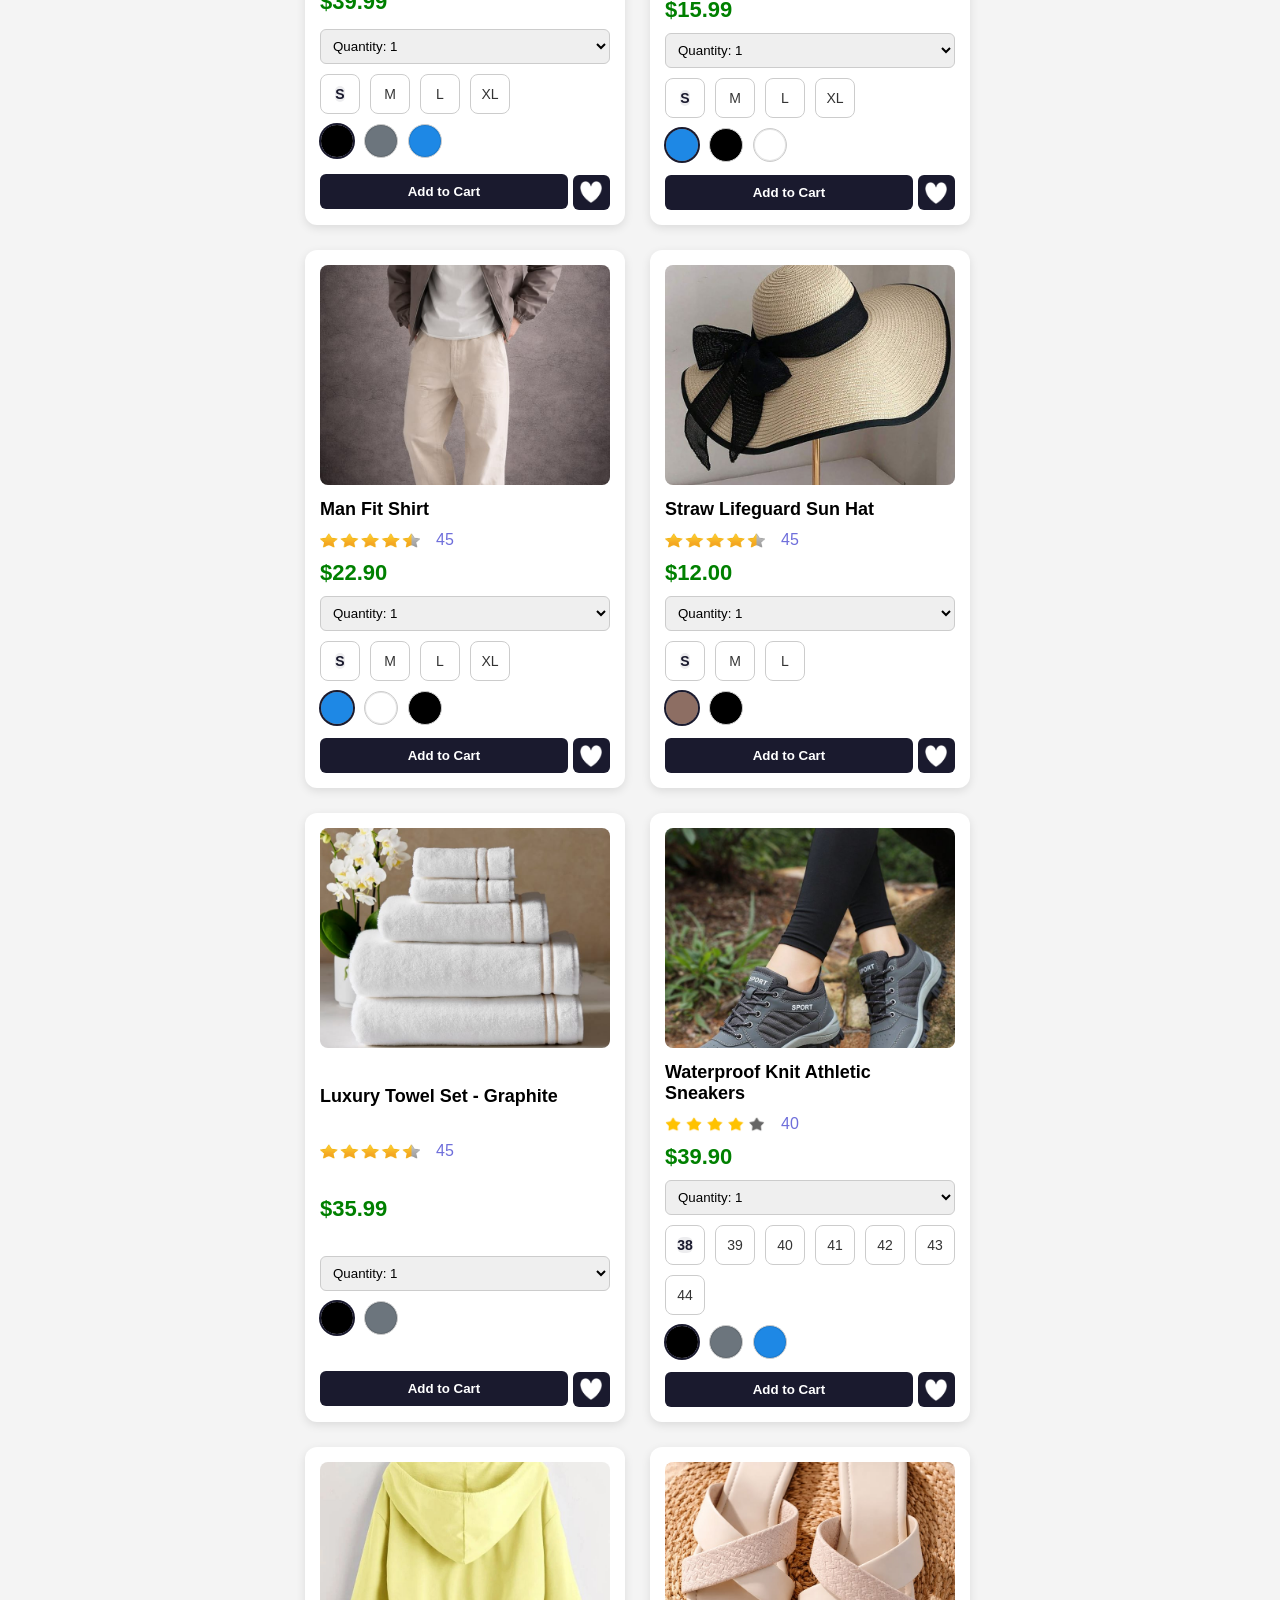
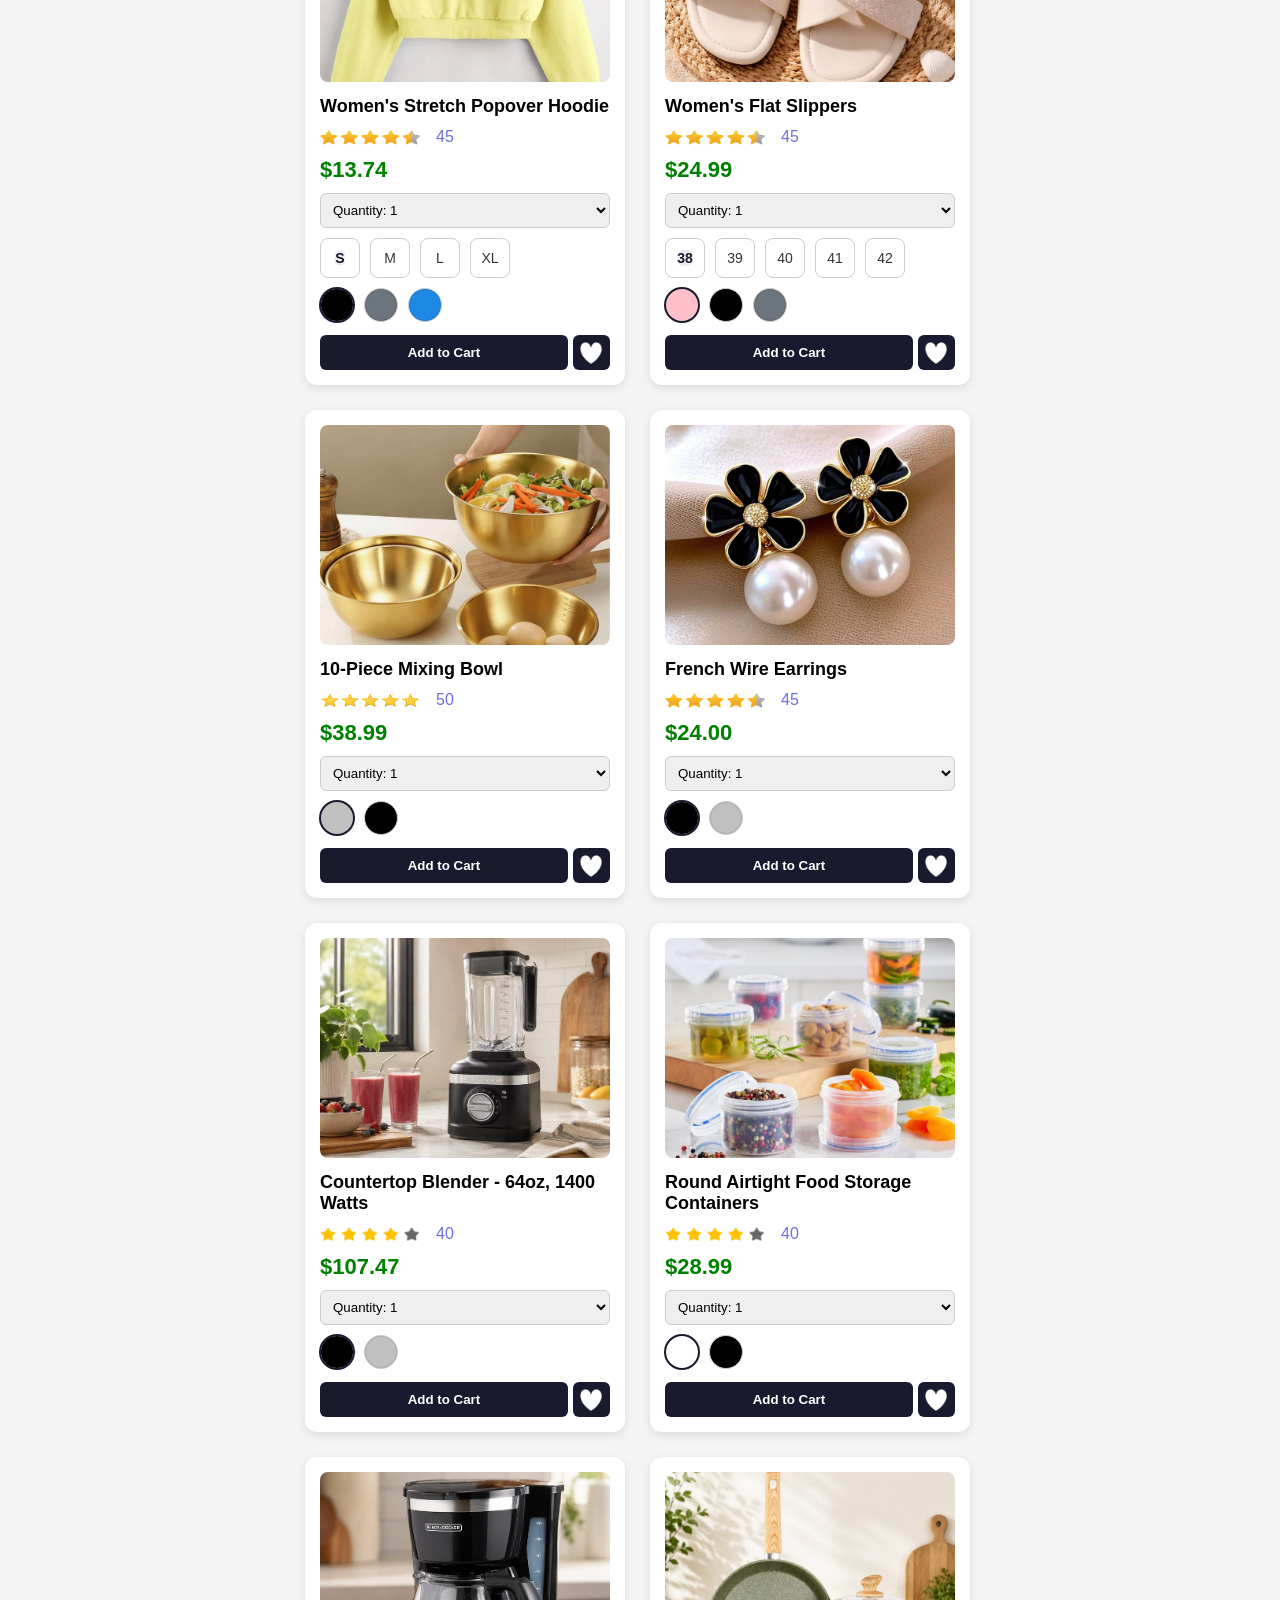
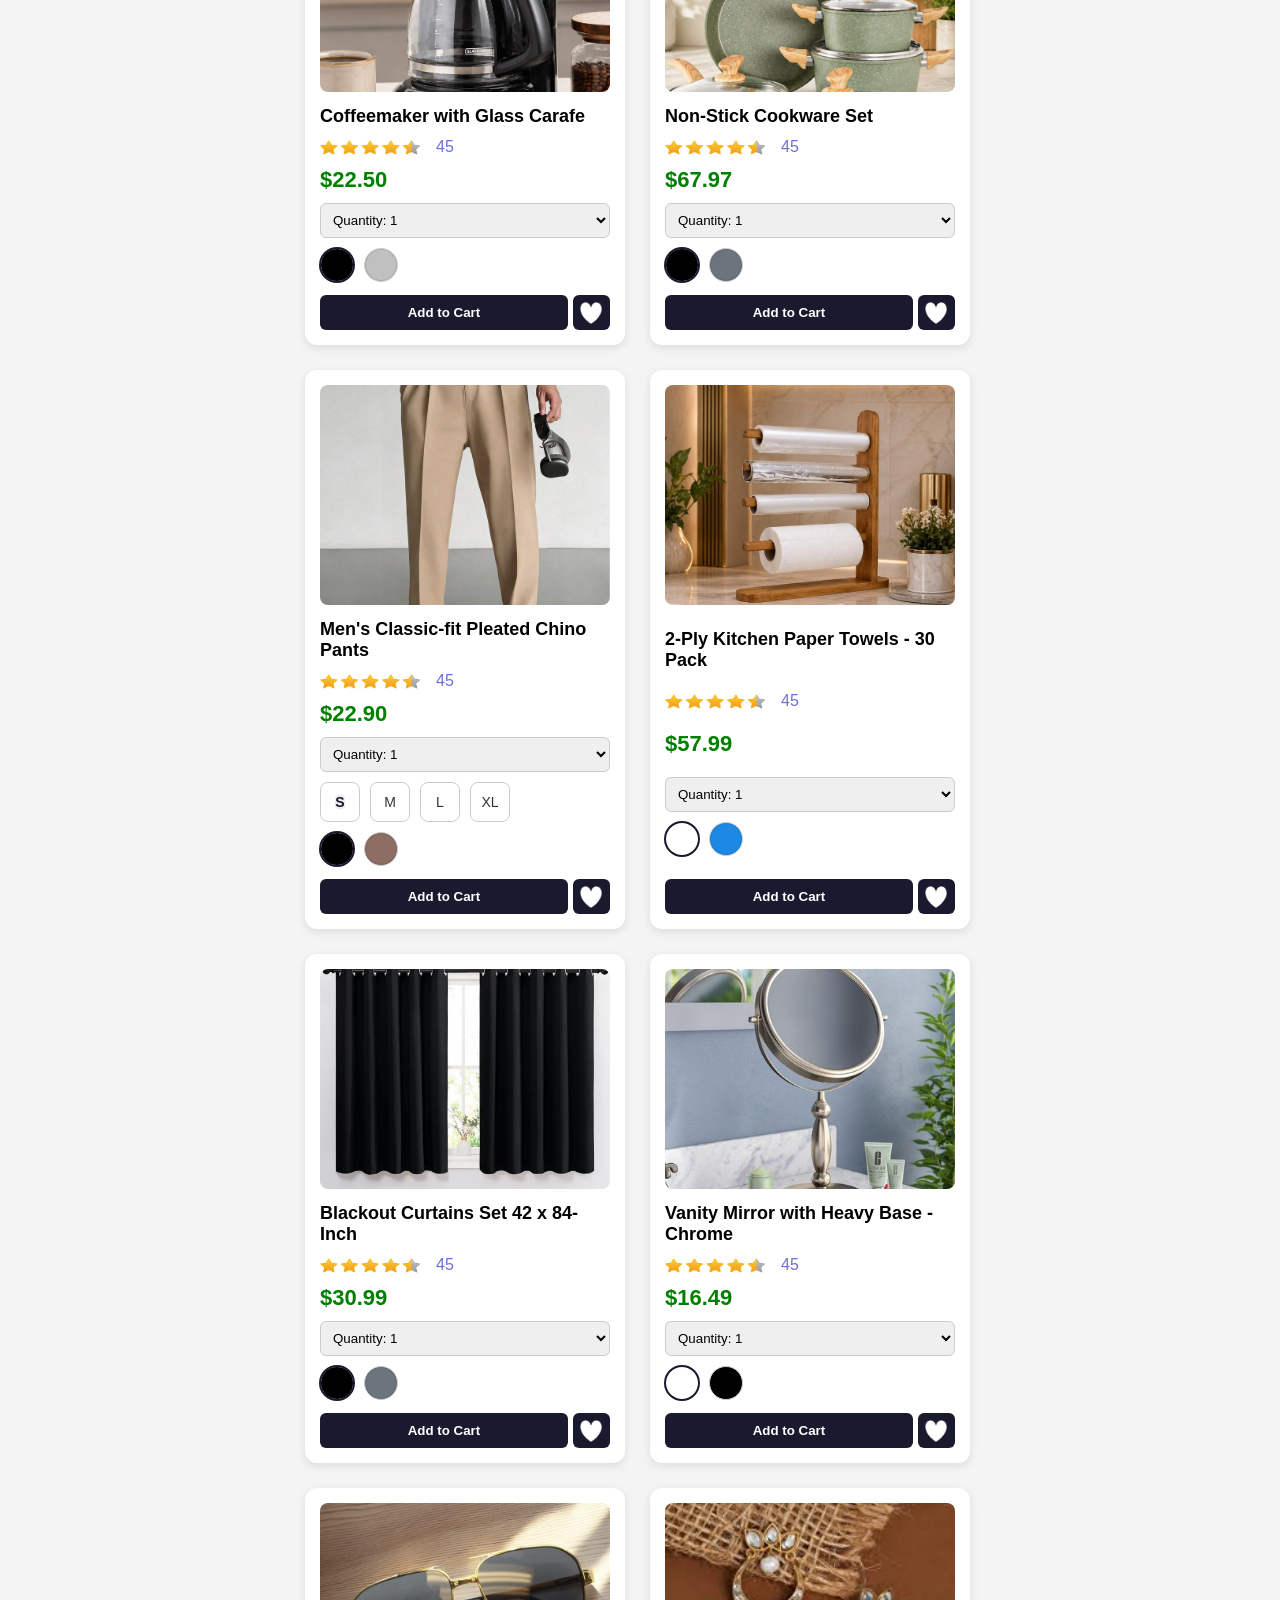
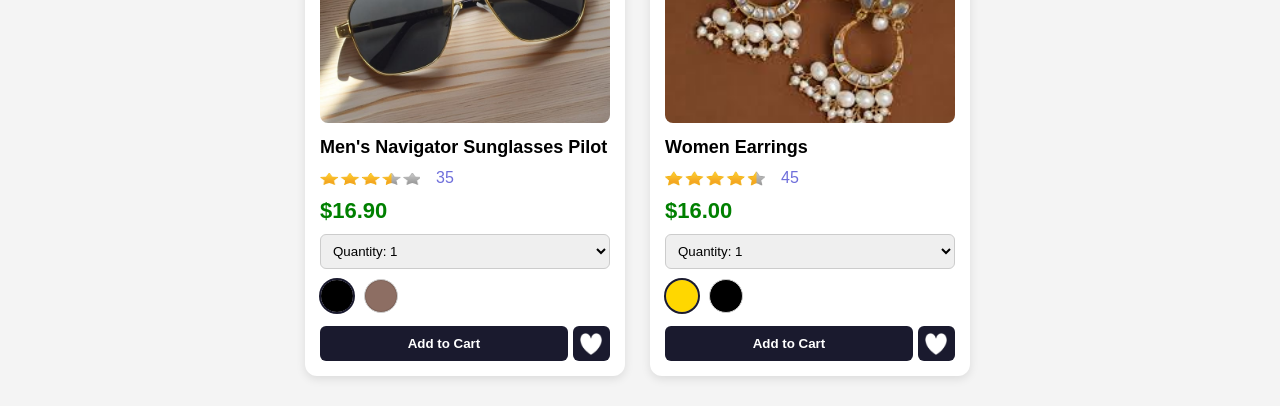
==== commit 71c186b2: "Update index.html" ====
--- a/index.html
+++ b/index.html
@@ -9,28 +9,44 @@
 </head>
 
 <body>
+    <div class="navbar">
 
-    <div class="navbar">
-        <div class="logo">ShopEase</div>
-        <div class="search-box">
-            <input id="search-input" type="text" placeholder="Search products">
-            <button id="search-btn">Search</button>
+        <!-- Normal Header -->
+        <div class="nav-main">
+
+            <div class="logo">ShopEase</div>
+
+            <div class="nav-actions">
+
+                <button id="mobile-search-btn" class="mobile-search-btn">
+                    🔍
+                </button>
+
+                <a class="fav-link" href="fav-product.html" aria-label="Favorites">
+                    <img class="fav-icon" src="images/unfilled-heart.png" alt="Favorites">
+                    <div class="fav-text">Favorite</div>
+                </a>
+
+                <a class="cart" href="checkout.html" aria-label="Cart">
+                    <div class="cart-quantity JS-cart-quantity">0</div>
+                    <img src="images/cart-icon.png" class="cart-image" alt="Cart">
+                    <div class="cart-text">Cart</div>
+                </a>
+
+            </div>
+
         </div>
 
-        <button id="mobile-search-toggle">
-            🔍
-        </button>
-        <div class="nav-actions">
-            <a class="fav-link" href="fav-product.html" aria-label="Favorites">
-                <img class="fav-icon" src="images/unfilled-heart.png" alt="Favorites">
-                <div class="fav-text">Favorite</div>
-            </a>
-            <a class="cart" href="checkout.html">
-                <div class="cart-quantity JS-cart-quantity">0</div>
-                <img src="images/cart-icon.png" class="cart-image">
-                <div class="cart-text">Cart</div>
-            </a>
+        <!-- Search Header -->
+        <div class="mobile-search">
+
+            <div class="search-box">
+                <input id="search-input" type="text" placeholder="Search products">
+                <button id="search-btn">Search</button>
+            </div>
+
         </div>
+
     </div>
 
     <div class="container">
--- a/style/ShopEase.css
+++ b/style/ShopEase.css
@@ -23,10 +23,15 @@
     z-index: 30;
 }
 
+.filter-toggle {
+    display: none;
+}
+
 .nav-actions {
     display: flex;
     align-items: center;
     gap: 10px;
+    margin-left: 47px;
 }
 
 .logo {
@@ -458,4 +463,102 @@
 
 .add-btn:hover {
     background: #e68900;
-}+}
+
+.filter-toggle,
+.mobile-filter-bar {
+    display: none;
+}
+#mobile-search-toggle{
+    display:none;
+}
+.mobile-search{
+    display:none;
+}
+
+.mobile-search-btn{
+    display:none;
+}
+
+@media (max-width:768px) {
+
+    body {
+        overflow-x: hidden;
+    }
+
+    .container {
+        display: block;
+        padding: 15px;
+    }
+
+    .mobile-filter-bar {
+        display: block;
+        margin-bottom: 15px;
+    }
+
+    .filter-toggle {
+        display: inline-block;
+        background: #1a1a2e;
+        color: white;
+        border: none;
+        padding: 10px 16px;
+        border-radius: 6px;
+        cursor: pointer;
+        font-weight: bold;
+    }
+
+    .sidebar {
+        position: fixed;
+        left: -280px;
+        top: 135px;
+        width: 250px;
+        height: 100vh;
+        z-index: 100;
+        transition: left .3s ease;
+        overflow-y: auto;
+    }
+
+    .sidebar.show {
+        left: 0;
+    }
+
+    .products {
+        justify-content: center;
+    }
+
+    .card {
+        width: 100%;
+        max-width: 350px;
+    }
+
+    
+
+.search-box{
+    display:none;
+}
+
+.mobile-search-btn{
+    display:block;
+}
+
+.nav-main{
+    display:flex;
+    justify-content:space-between;
+    align-items:center;
+    width:100%;
+}
+
+.navbar.search-active .nav-main{
+    display:none;
+}
+
+.navbar.search-active .mobile-search{
+    display:block;
+    width:100%;
+}
+
+.navbar.search-active .search-box{
+    display:flex;
+    width:100%;
+}
+}
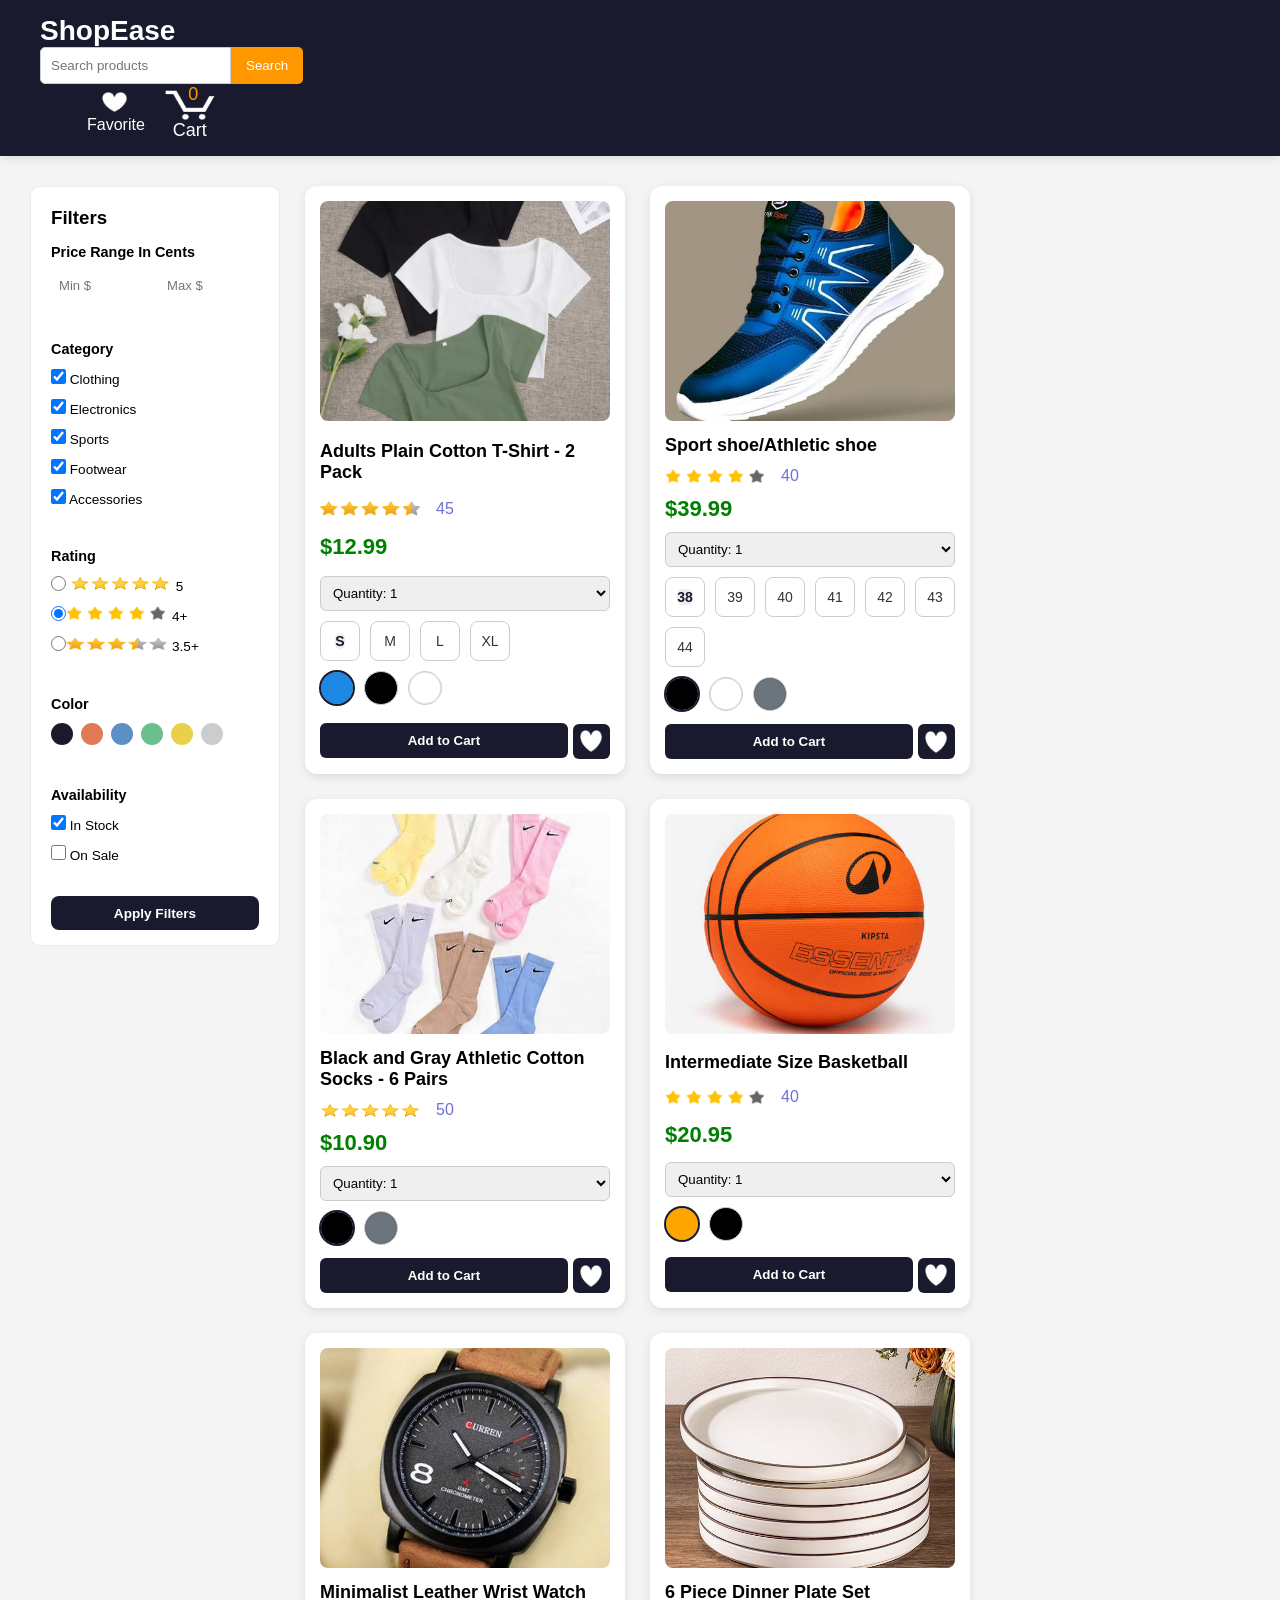
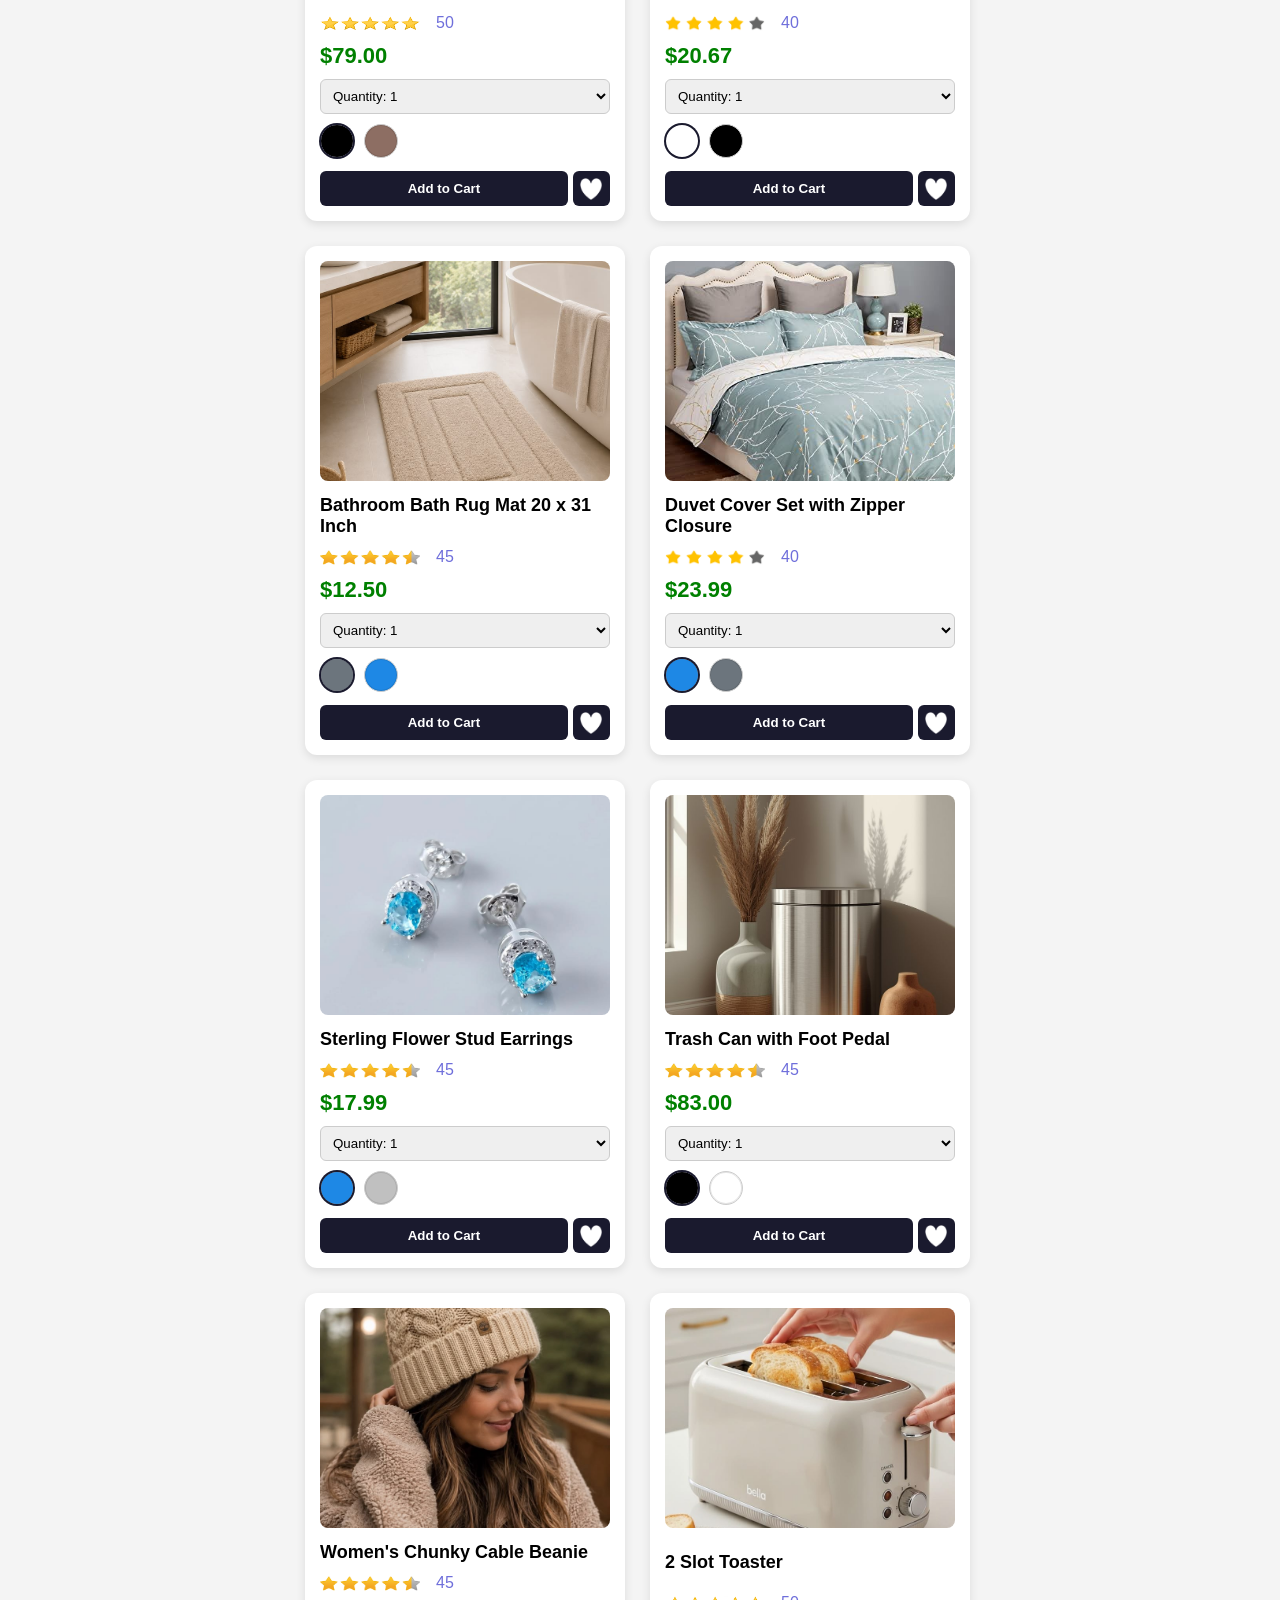
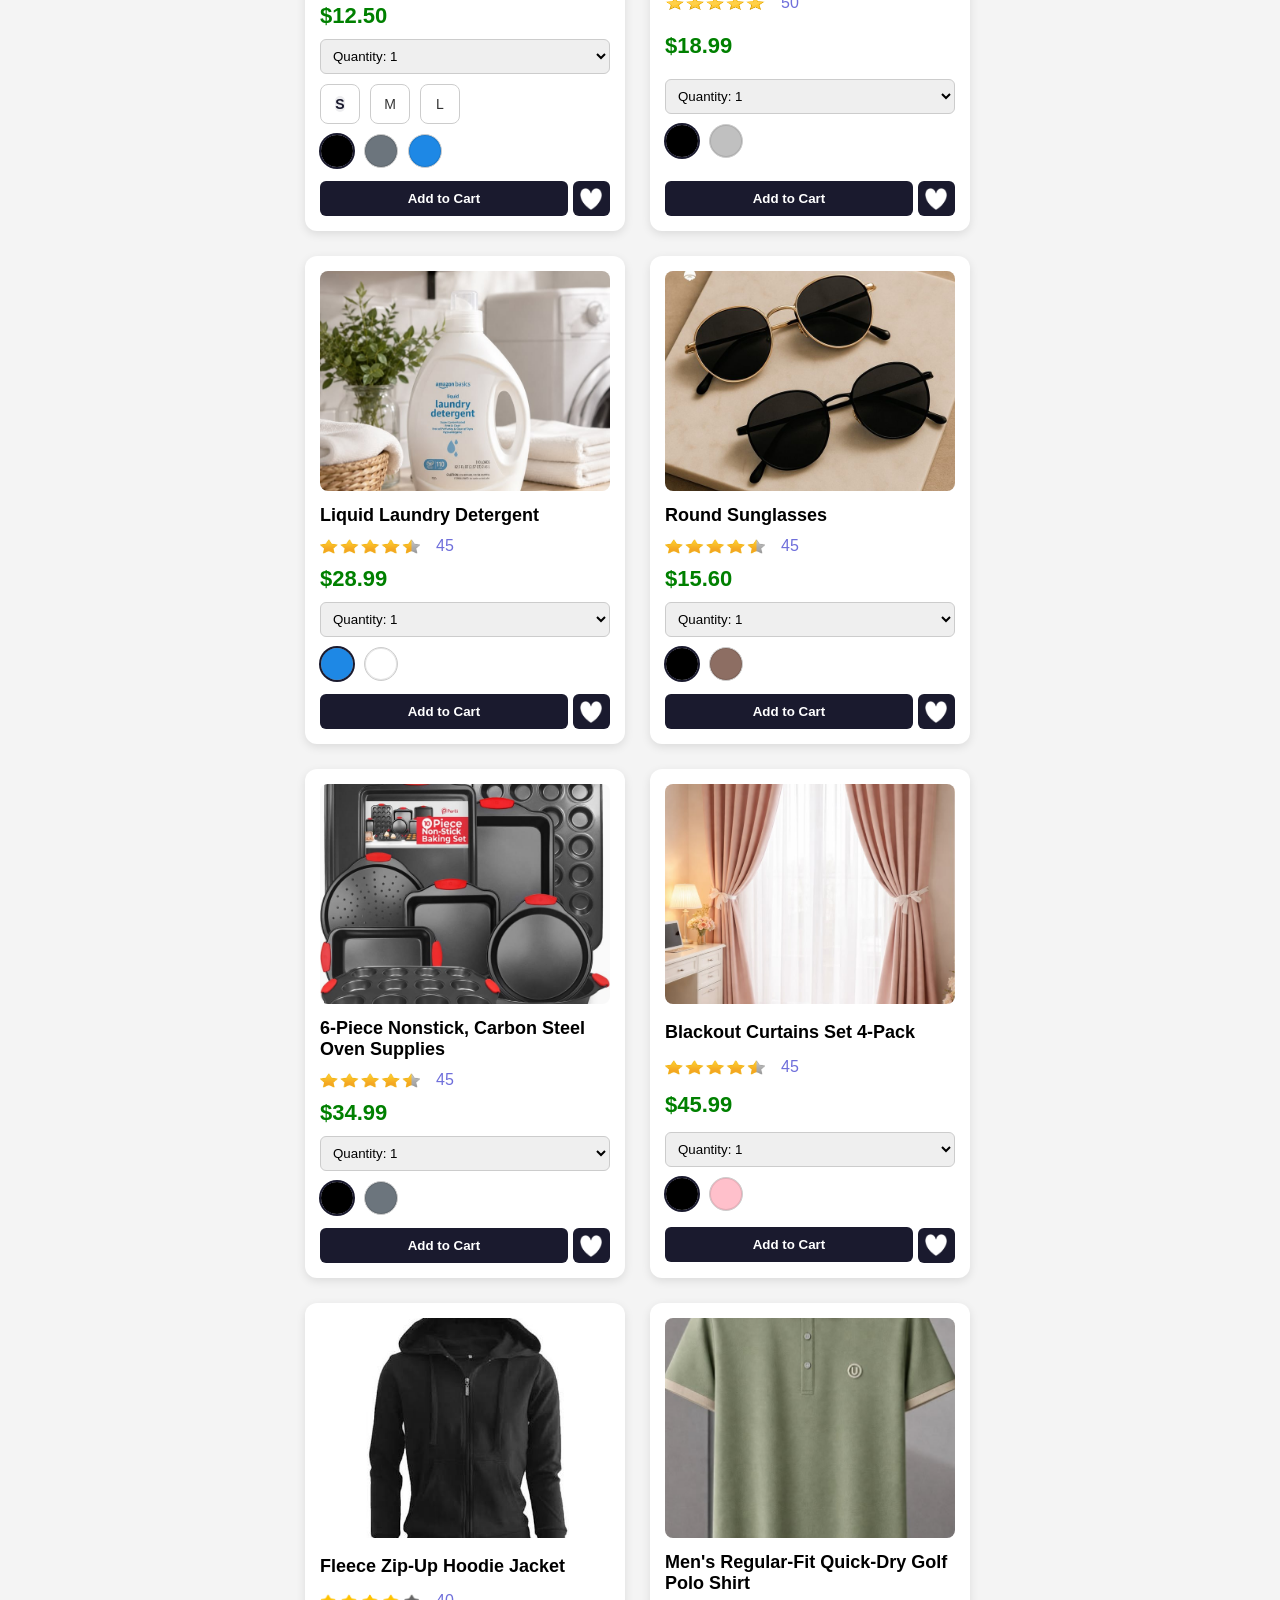
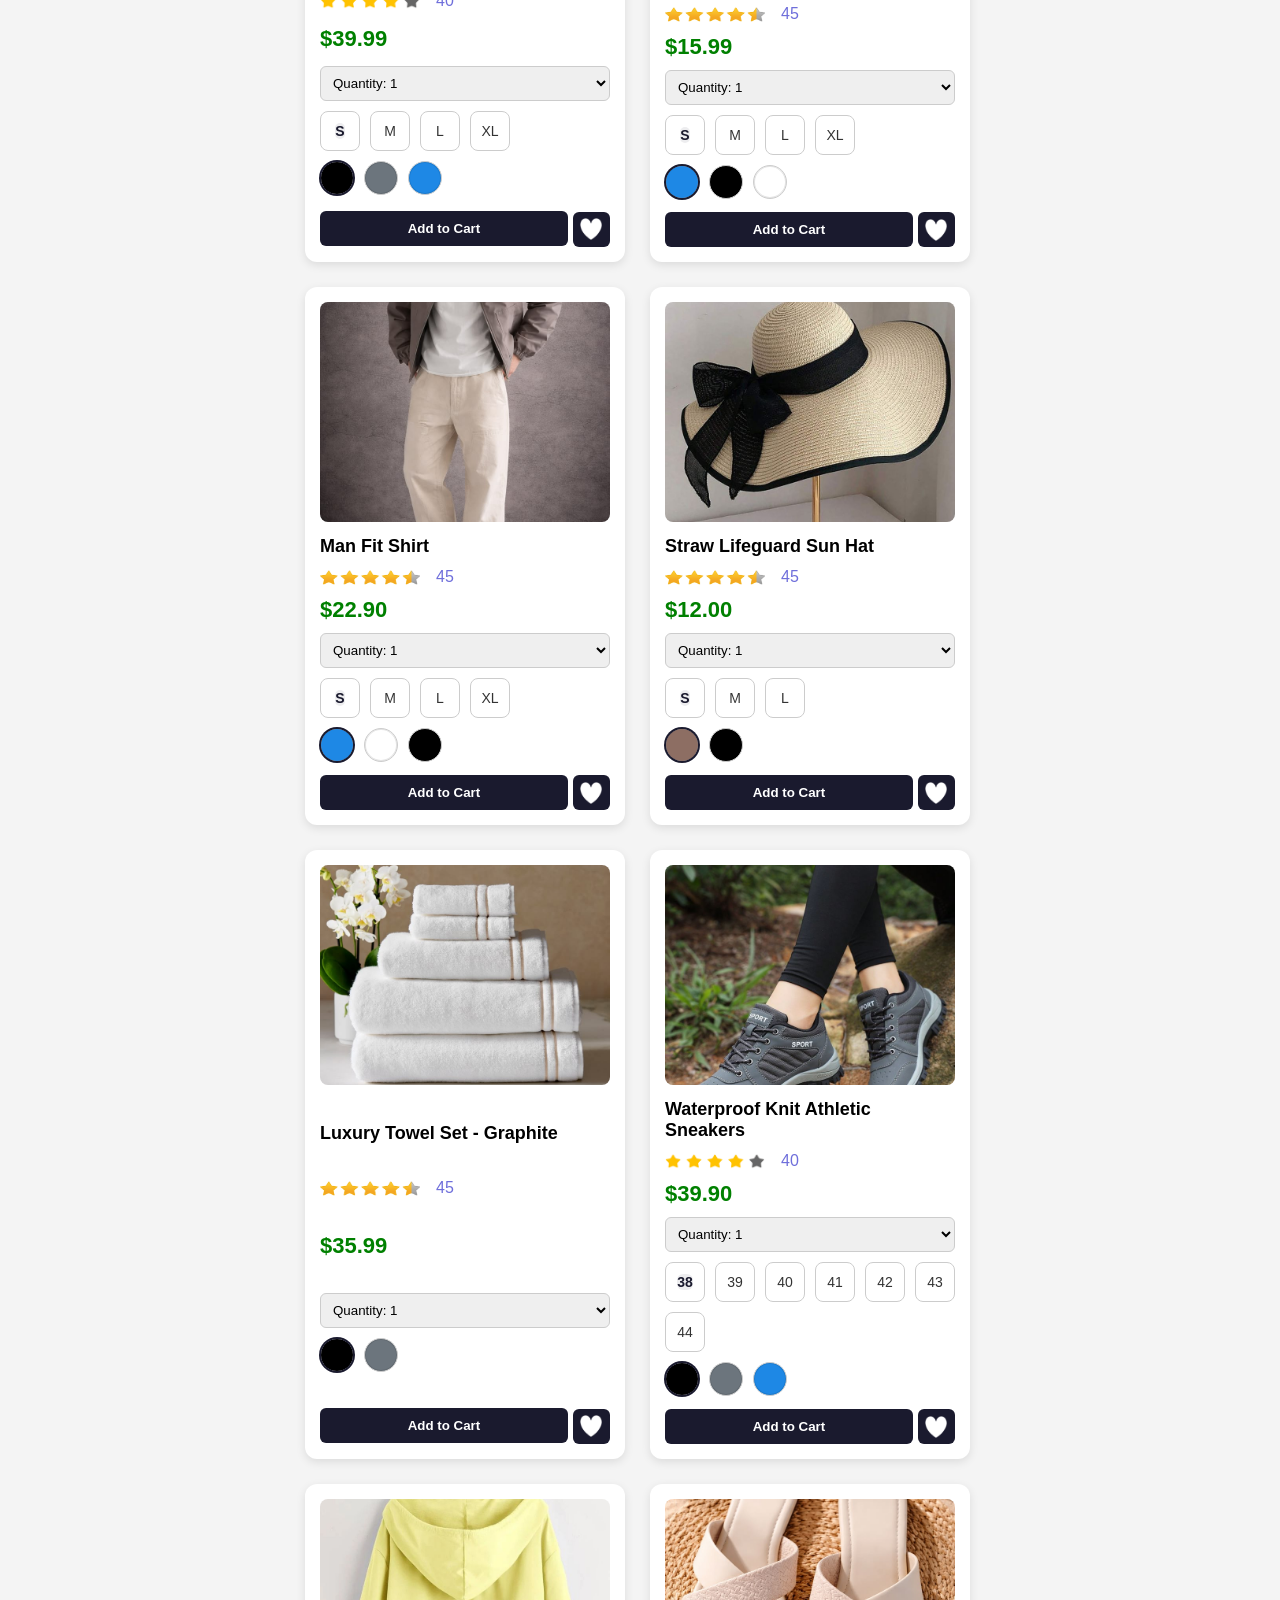
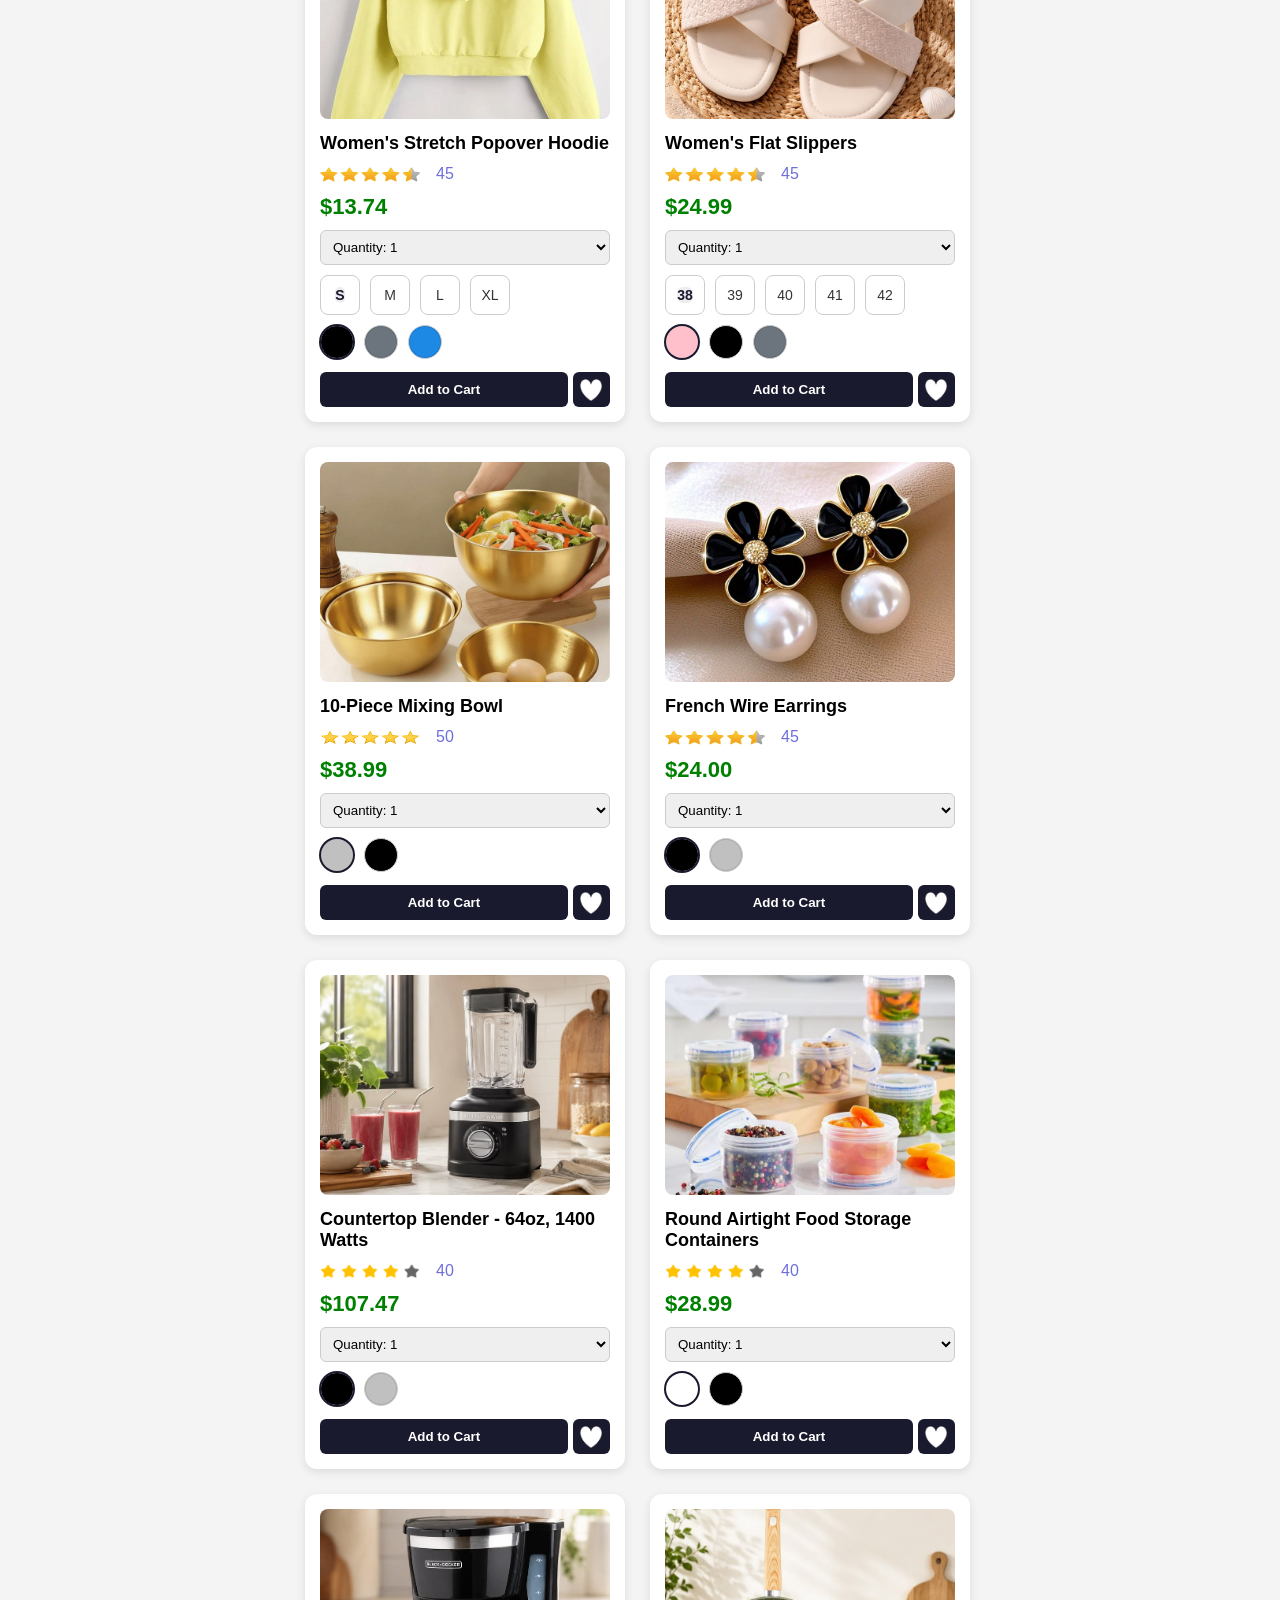
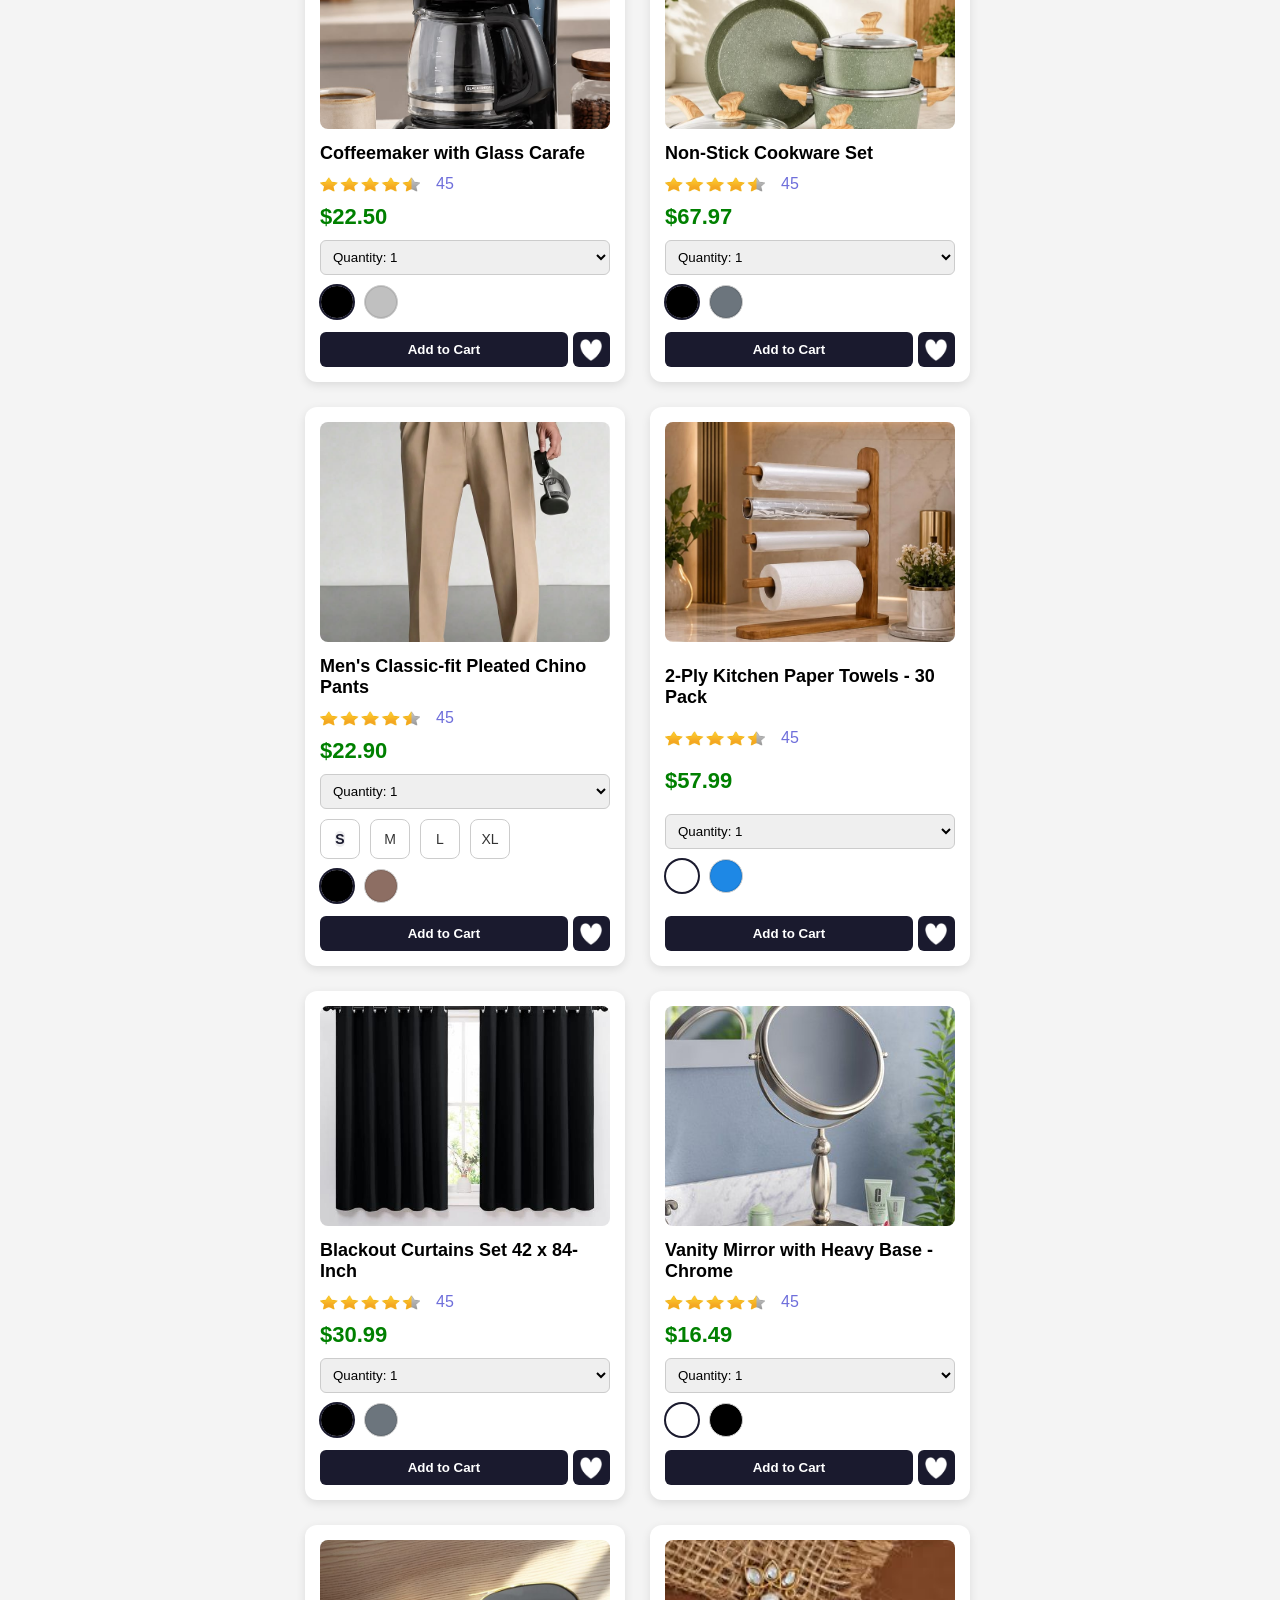
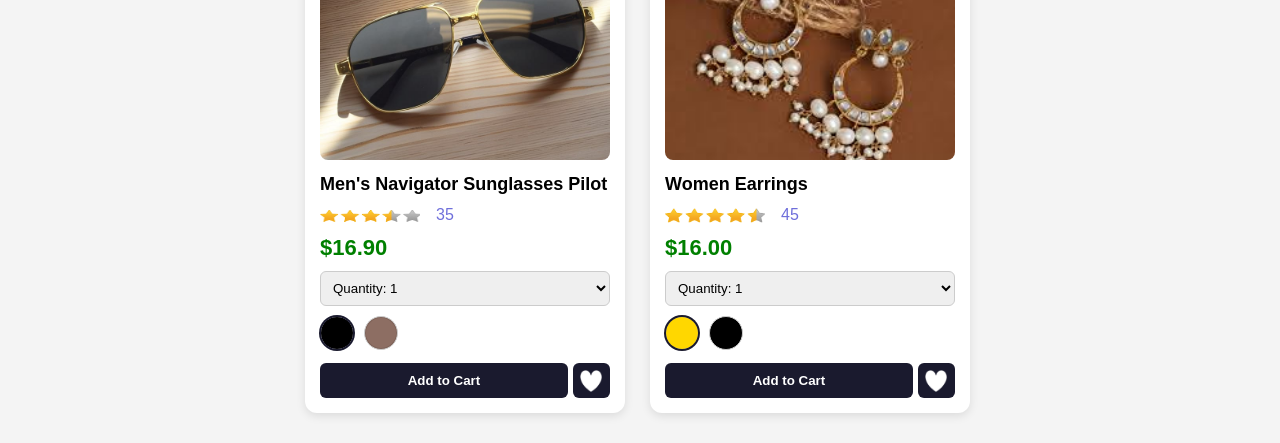
==== commit b0657d7a: "Update index.html" ====
--- a/index.html
+++ b/index.html
@@ -11,43 +11,69 @@
 <body>
     <div class="navbar">
 
-        <!-- Normal Header -->
-        <div class="nav-main">
+    <div class="nav-main">
 
-            <div class="logo">ShopEase</div>
+        <div class="logo">ShopEase</div>
 
-            <div class="nav-actions">
-
-                <button id="mobile-search-btn" class="mobile-search-btn">
-                    🔍
-                </button>
-
-                <a class="fav-link" href="fav-product.html" aria-label="Favorites">
-                    <img class="fav-icon" src="images/unfilled-heart.png" alt="Favorites">
-                    <div class="fav-text">Favorite</div>
-                </a>
-
-                <a class="cart" href="checkout.html" aria-label="Cart">
-                    <div class="cart-quantity JS-cart-quantity">0</div>
-                    <img src="images/cart-icon.png" class="cart-image" alt="Cart">
-                    <div class="cart-text">Cart</div>
-                </a>
-
-            </div>
-
-        </div>
-
-        <!-- Search Header -->
-        <div class="mobile-search">
-
+        <!-- Desktop Search -->
+        <div class="desktop-search">
             <div class="search-box">
                 <input id="search-input" type="text" placeholder="Search products">
                 <button id="search-btn">Search</button>
             </div>
+        </div>
+
+
+        <div class="nav-actions">
+
+            <!-- Mobile Only Search Icon -->
+            <button id="mobile-search-btn" class="mobile-search-btn">
+                🔍
+            </button>
+
+
+            <a class="fav-link" href="fav-product.html">
+                <img class="fav-icon" src="images/unfilled-heart.png">
+                <div class="fav-text">Favorite</div>
+            </a>
+
+
+            <a class="cart" href="checkout.html">
+
+                <div class="cart-quantity JS-cart-quantity">
+                    0
+                </div>
+
+                <img src="images/cart-icon.png" class="cart-image">
+
+                <div class="cart-text">
+                    Cart
+                </div>
+
+            </a>
 
         </div>
 
     </div>
+
+
+    <!-- Mobile Search -->
+    <div class="mobile-search">
+
+        <div class="search-box">
+
+            <input id="search-input-mobile" type="text" placeholder="Search products">
+
+            <button id="search-btn-mobile">
+                Search
+            </button>
+
+        </div>
+
+    </div>
+
+
+</div>
 
     <div class="container">
         <button class="filter-toggle" id="filter-toggle">☰ Filter</button>
